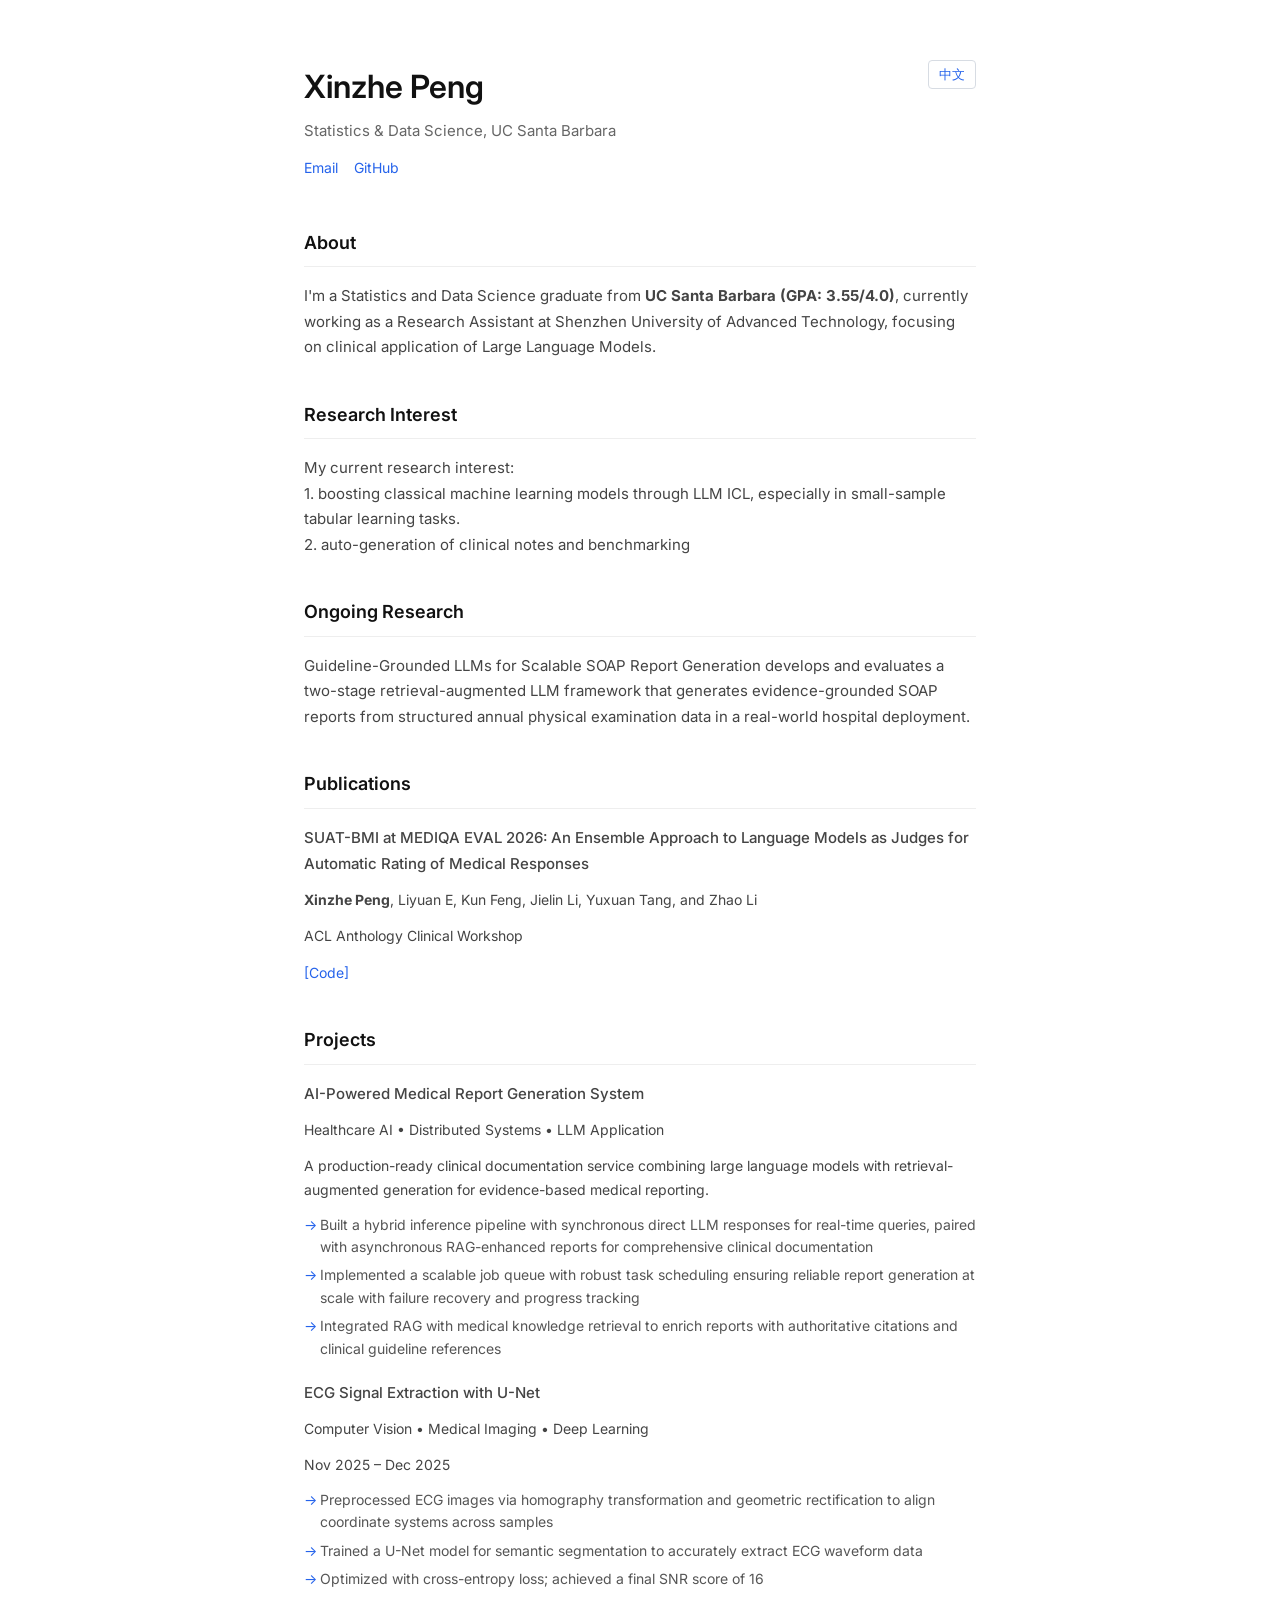
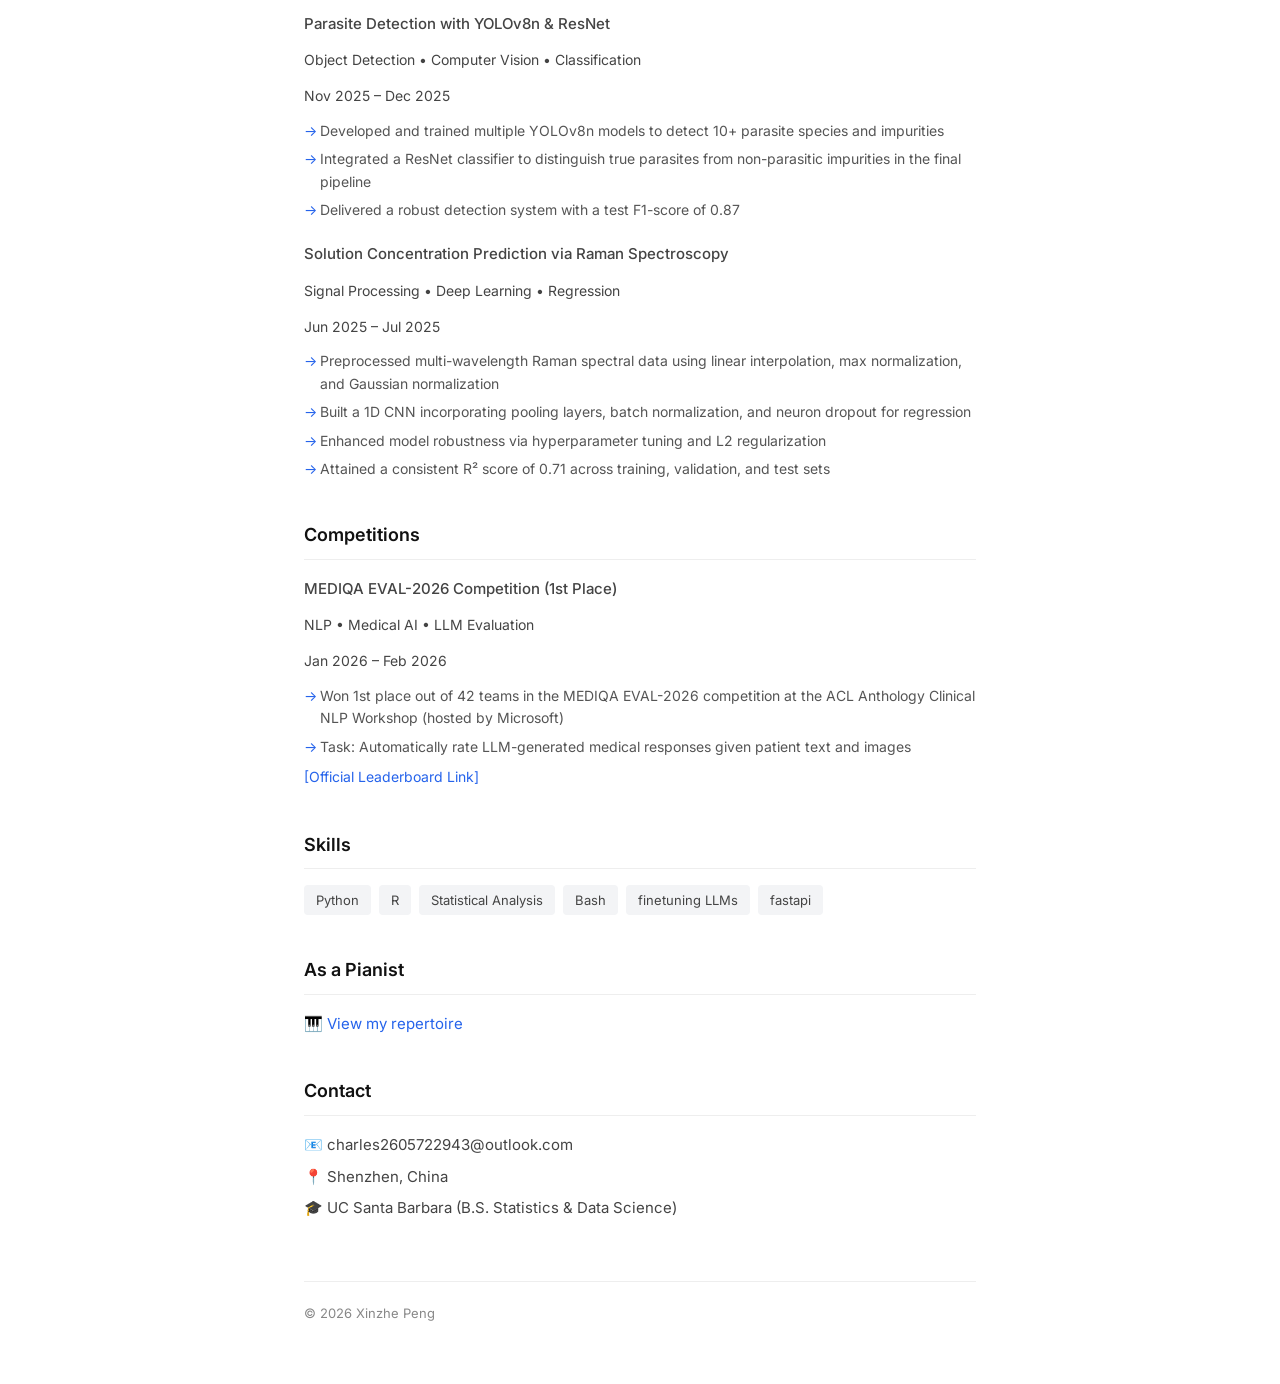
==== index.html @ 3252bf4c "add chinese" ====
<!DOCTYPE html>
<html lang="en">
<head>
    <meta charset="UTF-8">
    <meta name="viewport" content="width=device-width, initial-scale=1.0">
    <title>Xinzhe Peng</title>
    <link rel="stylesheet" href="style.css">
    <link href="https://fonts.googleapis.com/css2?family=Inter:wght@300;400;500;600&display=swap" rel="stylesheet">
    <script src="language.js" defer></script>
</head>
<body>
    <div class="page">
        <!-- Header -->
        <header class="header">
            <button class="language-toggle" type="button" data-language-toggle aria-label="Switch language">中文</button>
            <h1>Xinzhe Peng</h1>
            <p class="subtitle" data-i18n="home.subtitle">Statistics & Data Science, UC Santa Barbara</p>
            <div class="header-links">
                <a href="mailto:charles2605722943@outlook.com" data-i18n="common.email">Email</a>
                <a href="https://github.com/newchat111" target="_blank">GitHub</a>
            </div>
        </header>

        <!-- About -->
        <section class="section">
            <h2 data-i18n="home.about.title">About</h2>
            <p data-i18n-html="home.about.body">
                I'm a Statistics and Data Science graduate from <strong>UC Santa Barbara (GPA: 3.55/4.0)</strong>, 
                currently working as a Research Assistant at Shenzhen University of Advanced Technology, 
                focusing on clinical application of Large Language Models.
            </p>
        </section>

        <!-- Research Interest -->
        <section class="section">
            <h2 data-i18n="home.researchInterest.title">Research Interest</h2>
            <p data-i18n-html="home.researchInterest.body">
                My current research interest: <br>
                1. boosting classical machine learning models through LLM ICL, especially in small-sample tabular learning tasks.<br>
                2. auto-generation of clinical notes and benchmarking
            </p>
        </section>

        <!-- Ongoing Research -->
        <section class="section">
            <h2 data-i18n="home.ongoing.title">Ongoing Research</h2>
            <p data-i18n="home.ongoing.body">
                Guideline-Grounded LLMs for Scalable SOAP Report Generation develops and evaluates a two-stage retrieval-augmented LLM framework that generates evidence-grounded SOAP reports from structured annual physical examination data in a real-world hospital deployment.
            </p>
        </section>

        <!-- Publications -->
        <section class="section">
            <h2 data-i18n="home.publications.title">Publications</h2>
            <div class="publication">
                <p class="pub-title" data-i18n="home.publications.mediqa.title">
                    SUAT-BMI at MEDIQA EVAL 2026: An Ensemble Approach to Language Models as Judges for Automatic Rating of Medical Responses
                </p>
                <p class="pub-authors">
                    <strong>Xinzhe Peng</strong>, Liyuan E, Kun Feng, Jielin Li, Yuxuan Tang, and Zhao Li
                </p>
                <p class="pub-venue" data-i18n="home.publications.mediqa.venue">ACL Anthology Clinical Workshop</p>
                <div class="pub-links">
                    <a href="https://github.com/newchat111/MEDIQA-SUATBMI-ENSEMBLE" target="_blank" data-i18n="common.code">[Code]</a>
                </div>
            </div>
        </section>

        <!-- Projects -->
        <section class="section">
            <h2 data-i18n="home.projects.title">Projects</h2>
            
            <div class="publication">
                <p class="pub-title" data-i18n="home.projects.report.title">AI-Powered Medical Report Generation System</p>
                <p class="pub-authors" data-i18n="home.projects.report.tags">Healthcare AI • Distributed Systems • LLM Application</p>
                <p class="pub-venue" data-i18n="home.projects.report.summary">
                    A production-ready clinical documentation service combining large language models with 
                    retrieval-augmented generation for evidence-based medical reporting.
                </p>
                <ul class="project-highlights">
                    <li data-i18n="home.projects.report.point1">Built a hybrid inference pipeline with synchronous direct LLM responses for real-time queries, paired with asynchronous RAG-enhanced reports for comprehensive clinical documentation</li>
                    <li data-i18n="home.projects.report.point2">Implemented a scalable job queue with robust task scheduling ensuring reliable report generation at scale with failure recovery and progress tracking</li>
                    <li data-i18n="home.projects.report.point3">Integrated RAG with medical knowledge retrieval to enrich reports with authoritative citations and clinical guideline references</li>
                </ul>
            </div>

            <div class="publication">
                <p class="pub-title" data-i18n="home.projects.ecg.title">ECG Signal Extraction with U-Net</p>
                <p class="pub-authors" data-i18n="home.projects.ecg.tags">Computer Vision • Medical Imaging • Deep Learning</p>
                <p class="pub-venue" data-i18n="home.projects.ecg.dates">Nov 2025 – Dec 2025</p>
                <ul class="project-highlights">
                    <li data-i18n="home.projects.ecg.point1">Preprocessed ECG images via homography transformation and geometric rectification to align coordinate systems across samples</li>
                    <li data-i18n="home.projects.ecg.point2">Trained a U-Net model for semantic segmentation to accurately extract ECG waveform data</li>
                    <li data-i18n="home.projects.ecg.point3">Optimized with cross-entropy loss; achieved a final SNR score of 16</li>
                </ul>
            </div>

            <div class="publication">
                <p class="pub-title" data-i18n="home.projects.parasite.title">Parasite Detection with YOLOv8n & ResNet</p>
                <p class="pub-authors" data-i18n="home.projects.parasite.tags">Object Detection • Computer Vision • Classification</p>
                <p class="pub-venue" data-i18n="home.projects.parasite.dates">Nov 2025 – Dec 2025</p>
                <ul class="project-highlights">
                    <li data-i18n="home.projects.parasite.point1">Developed and trained multiple YOLOv8n models to detect 10+ parasite species and impurities</li>
                    <li data-i18n="home.projects.parasite.point2">Integrated a ResNet classifier to distinguish true parasites from non-parasitic impurities in the final pipeline</li>
                    <li data-i18n="home.projects.parasite.point3">Delivered a robust detection system with a test F1-score of 0.87</li>
                </ul>
            </div>

            <div class="publication">
                <p class="pub-title" data-i18n="home.projects.raman.title">Solution Concentration Prediction via Raman Spectroscopy</p>
                <p class="pub-authors" data-i18n="home.projects.raman.tags">Signal Processing • Deep Learning • Regression</p>
                <p class="pub-venue" data-i18n="home.projects.raman.dates">Jun 2025 – Jul 2025</p>
                <ul class="project-highlights">
                    <li data-i18n="home.projects.raman.point1">Preprocessed multi-wavelength Raman spectral data using linear interpolation, max normalization, and Gaussian normalization</li>
                    <li data-i18n="home.projects.raman.point2">Built a 1D CNN incorporating pooling layers, batch normalization, and neuron dropout for regression</li>
                    <li data-i18n="home.projects.raman.point3">Enhanced model robustness via hyperparameter tuning and L2 regularization</li>
                    <li data-i18n="home.projects.raman.point4">Attained a consistent R² score of 0.71 across training, validation, and test sets</li>
                </ul>
            </div>

        </section>

        <!-- Competitions -->
        <section class="section">
            <h2 data-i18n="home.competitions.title">Competitions</h2>
            
            <div class="publication">
                <p class="pub-title" data-i18n="home.competitions.mediqa.title">MEDIQA EVAL-2026 Competition (1st Place)</p>
                <p class="pub-authors" data-i18n="home.competitions.mediqa.tags">NLP • Medical AI • LLM Evaluation</p>
                <p class="pub-venue" data-i18n="home.competitions.mediqa.dates">Jan 2026 – Feb 2026</p>
                <ul class="project-highlights">
                    <li data-i18n="home.competitions.mediqa.point1">Won 1st place out of 42 teams in the MEDIQA EVAL-2026 competition at the ACL Anthology Clinical NLP Workshop (hosted by Microsoft)</li>
                    <li data-i18n="home.competitions.mediqa.point2">Task: Automatically rate LLM-generated medical responses given patient text and images</li>
                    <div class="pub-links">
                    <a href="https://sites.google.com/view/mediqa2026/mediqa-eval#h.qy4xg1ls7x1b" target="_blank" data-i18n="home.competitions.mediqa.link">[Official Leaderboard Link]</a>
                    </div>
                </ul>
            </div>
        </section>

        <!-- Skills -->
        <section class="section">
            <h2 data-i18n="home.skills.title">Skills</h2>
            <div class="skills-list">
                <span class="skill-tag">Python</span>
                <span class="skill-tag">R</span>
                <span class="skill-tag" data-i18n="home.skills.statistics">Statistical Analysis</span>
                <span class="skill-tag">Bash</span>
                <span class="skill-tag" data-i18n="home.skills.finetuning">finetuning LLMs</span>
                <span class="skill-tag">fastapi</span>
            </div>
        </section>

        <!-- Piano -->
        <section class="section">
            <h2 data-i18n="home.piano.title">As a Pianist</h2>
            <p>
                🎹 <a href="piano.html" data-i18n="home.piano.link">View my repertoire</a>
            </p>
        </section>

        <!-- Contact -->
        <section class="section">
            <h2 data-i18n="home.contact.title">Contact</h2>
            <ul class="contact-list">
                <li>📧 charles2605722943@outlook.com</li>
                <li data-i18n="home.contact.location">📍 Shenzhen, China</li>
                <li data-i18n="home.contact.education">🎓 UC Santa Barbara (B.S. Statistics & Data Science)</li>
            </ul>
        </section>

        <!-- Footer -->
        <footer class="footer">
            <p>&copy; 2026 Xinzhe Peng</p>
        </footer>
    </div>
</body>
</html>
---- style.css ----
/* Reset */
* {
    margin: 0;
    padding: 0;
    box-sizing: border-box;
}

/* Base */
body {
    font-family: 'Inter', -apple-system, BlinkMacSystemFont, sans-serif;
    font-size: 15px;
    line-height: 1.7;
    color: #333;
    background: #fff;
}

.page {
    max-width: 720px;
    margin: 0 auto;
    padding: 60px 24px;
}

/* Header */
.header {
    position: relative;
    margin-bottom: 48px;
}

.header h1 {
    font-size: 32px;
    font-weight: 600;
    color: #111;
    margin-bottom: 4px;
}

.header .subtitle {
    font-size: 15px;
    color: #666;
    margin-bottom: 12px;
}

.header-links {
    display: flex;
    gap: 16px;
}

.header-links a {
    color: #2563eb;
    text-decoration: none;
    font-size: 14px;
}

.header-links a:hover {
    text-decoration: underline;
}

.language-toggle {
    position: absolute;
    top: 0;
    right: 0;
    border: 1px solid #d7dce3;
    background: #fff;
    color: #2563eb;
    font: inherit;
    font-size: 13px;
    line-height: 1;
    padding: 7px 10px;
    border-radius: 4px;
    cursor: pointer;
}

.language-toggle:hover {
    background: #f8fafc;
}

.language-toggle:focus-visible {
    outline: 2px solid #2563eb;
    outline-offset: 2px;
}

/* Sections */
.section {
    margin-bottom: 40px;
}

.section h2 {
    font-size: 18px;
    font-weight: 600;
    color: #111;
    margin-bottom: 16px;
    padding-bottom: 8px;
    border-bottom: 1px solid #eee;
}

.section p {
    color: #444;
    margin-bottom: 12px;
}

/* Publication */
.publication {
    margin-bottom: 20px;
}

.pub-title {
    font-weight: 500;
    color: #111;
    margin-bottom: 6px;
}

.pub-authors {
    color: #555;
    font-size: 14px;
    margin-bottom: 4px;
}

.pub-venue {
    color: #666;
    font-size: 14px;
    margin-bottom: 6px;
}

.pub-links a {
    color: #2563eb;
    text-decoration: none;
    font-size: 14px;
}

.pub-links a:hover {
    text-decoration: underline;
}

/* Project Highlights */
.project-highlights {
    list-style: none;
    padding: 0;
    margin-top: 8px;
}

.project-highlights li {
    position: relative;
    padding-left: 16px;
    margin-bottom: 6px;
    color: #555;
    font-size: 14px;
    line-height: 1.6;
}

.project-highlights li::before {
    content: "→";
    position: absolute;
    left: 0;
    color: #2563eb;
}

.project-highlights li strong {
    color: #333;
}

/* Skills */
.skills-list {
    display: flex;
    flex-wrap: wrap;
    gap: 8px;
}

.skill-tag {
    background: #f3f4f6;
    color: #444;
    padding: 4px 12px;
    border-radius: 4px;
    font-size: 13px;
}

/* Contact */
.contact-list {
    list-style: none;
    color: #444;
}

.contact-list li {
    margin-bottom: 6px;
}

/* Links in sections */
.section a {
    color: #2563eb;
    text-decoration: none;
}

.section a:hover {
    text-decoration: underline;
}

/* Footer */
.footer {
    margin-top: 60px;
    padding-top: 20px;
    border-top: 1px solid #eee;
}

.footer p {
    font-size: 13px;
    color: #888;
}

/* Responsive */
@media (max-width: 600px) {
    .page {
        padding: 40px 20px;
    }
    
    .header h1 {
        font-size: 28px;
    }

    .language-toggle {
        position: static;
        margin-bottom: 16px;
    }
}
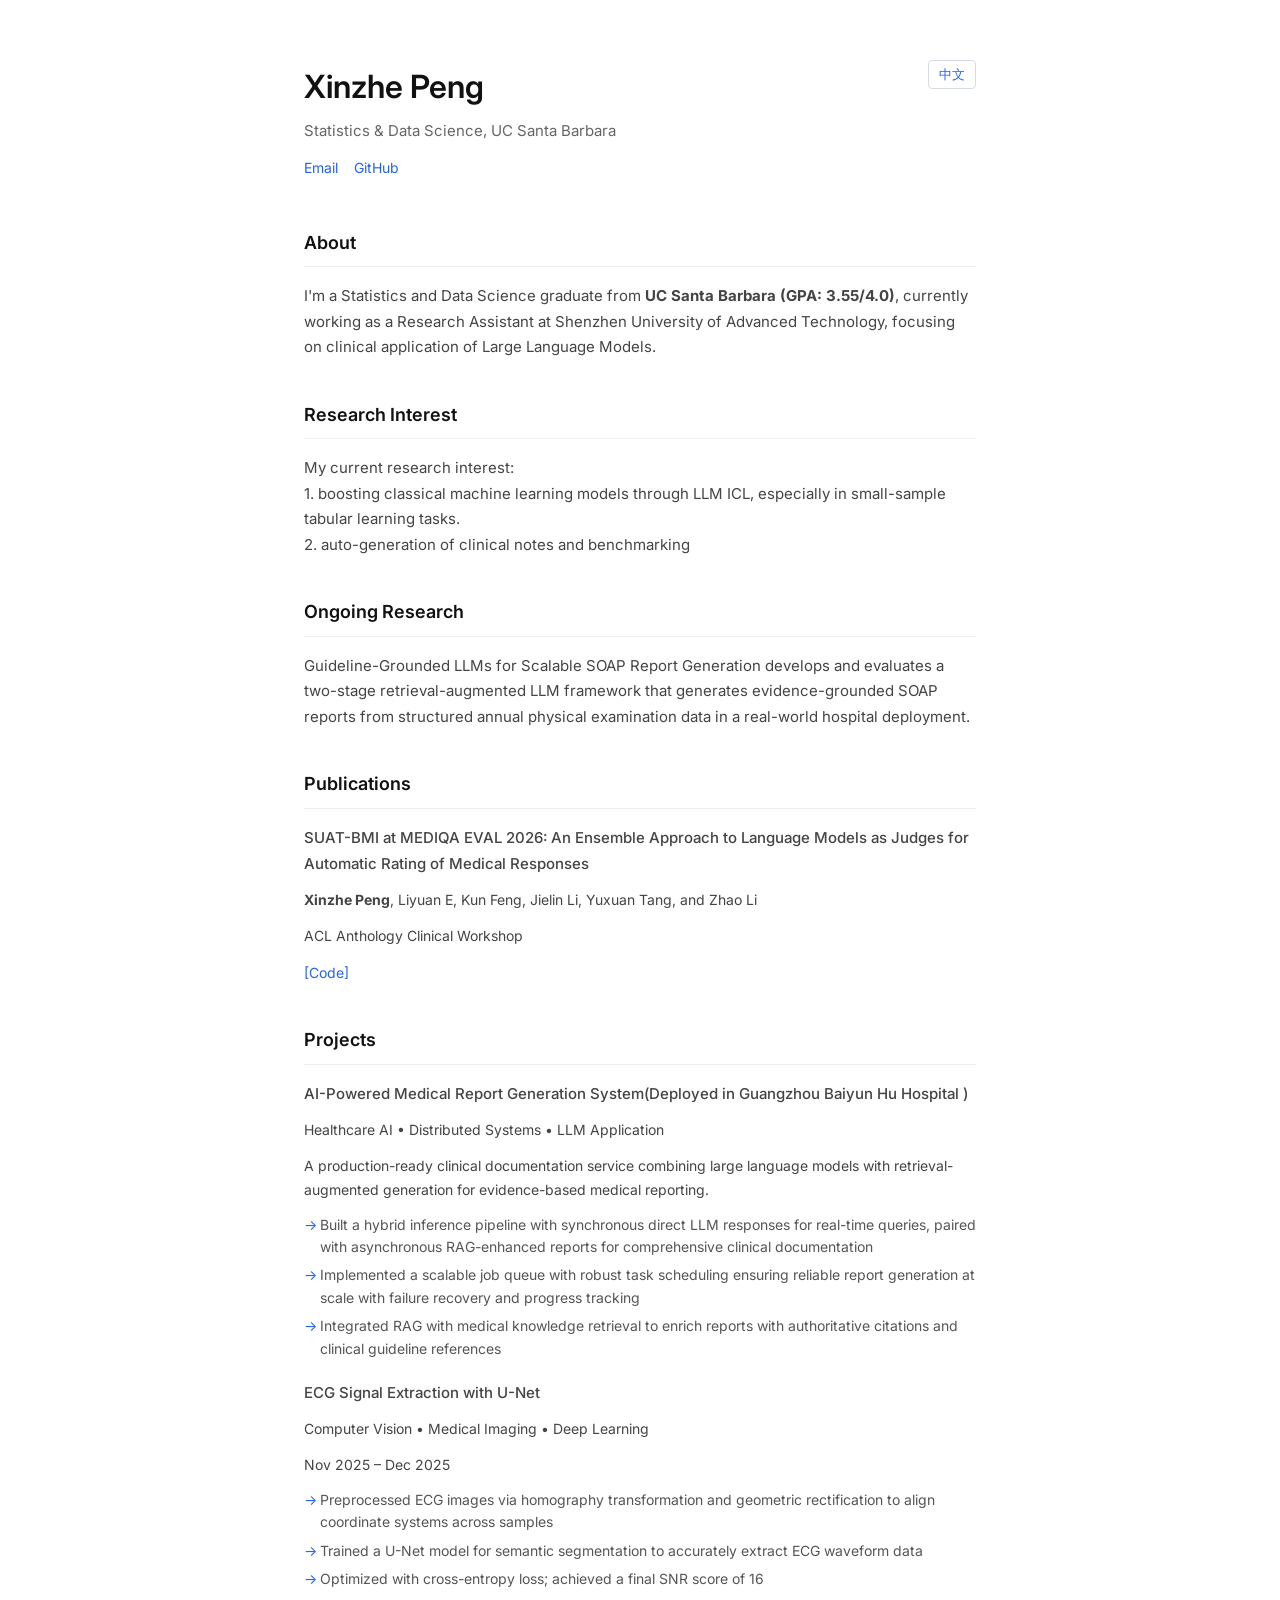
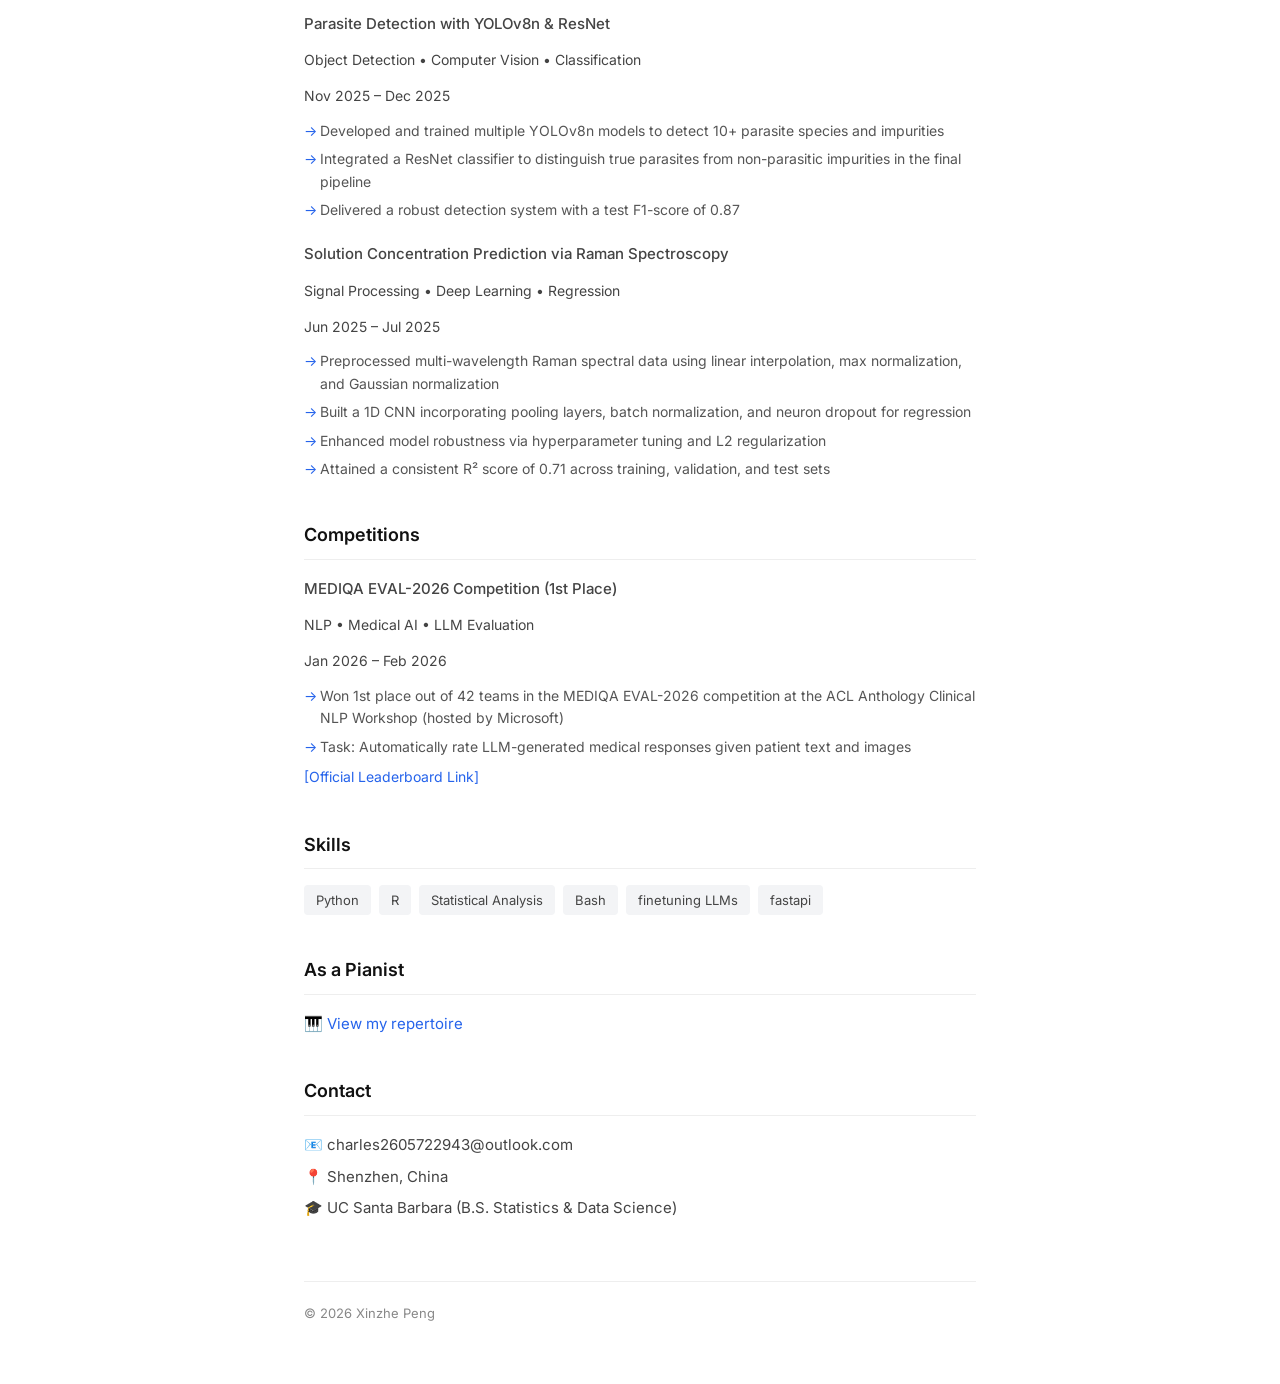
==== commit ae5d9d60: "fixed zh version bugs" ====
--- a/index.html
+++ b/index.html
@@ -13,7 +13,7 @@
         <!-- Header -->
         <header class="header">
             <button class="language-toggle" type="button" data-language-toggle aria-label="Switch language">中文</button>
-            <h1>Xinzhe Peng</h1>
+            <h1 data-i18n="home.name">Xinzhe Peng</h1>
             <p class="subtitle" data-i18n="home.subtitle">Statistics & Data Science, UC Santa Barbara</p>
             <div class="header-links">
                 <a href="mailto:charles2605722943@outlook.com" data-i18n="common.email">Email</a>
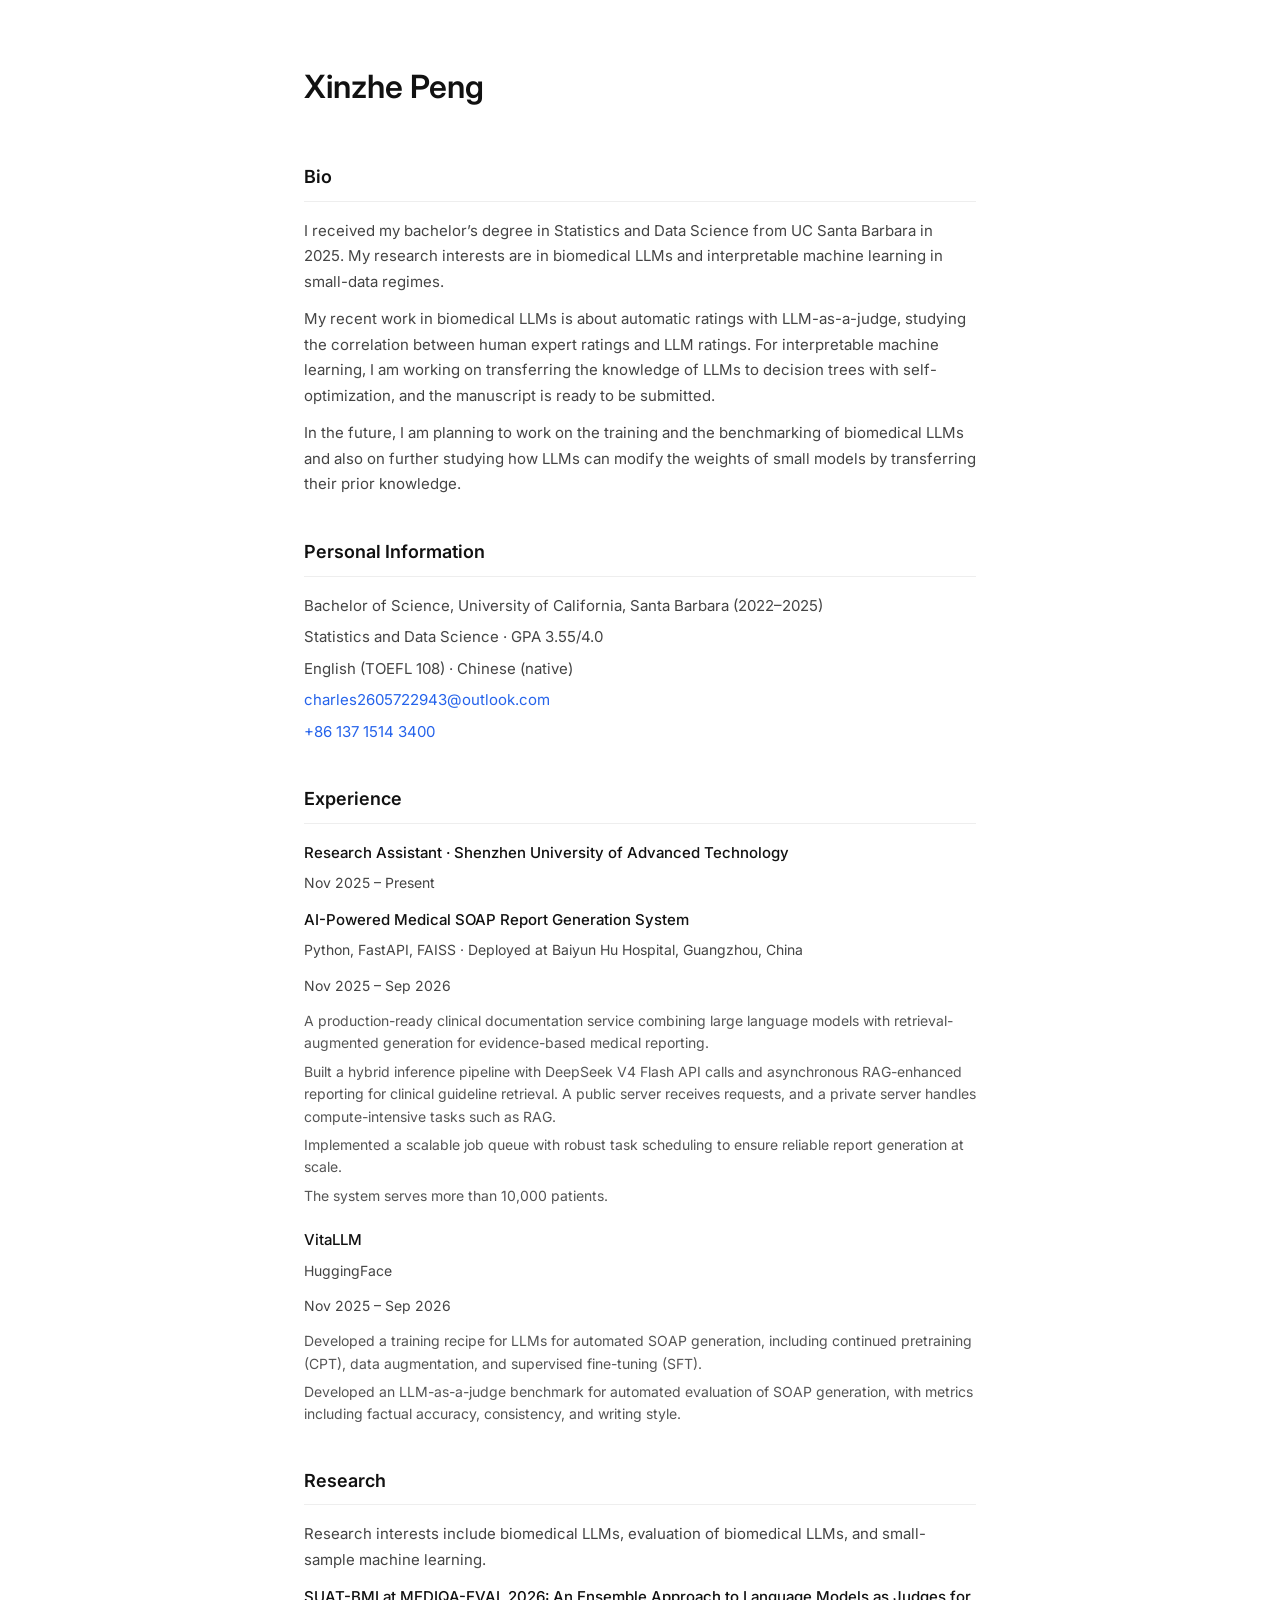
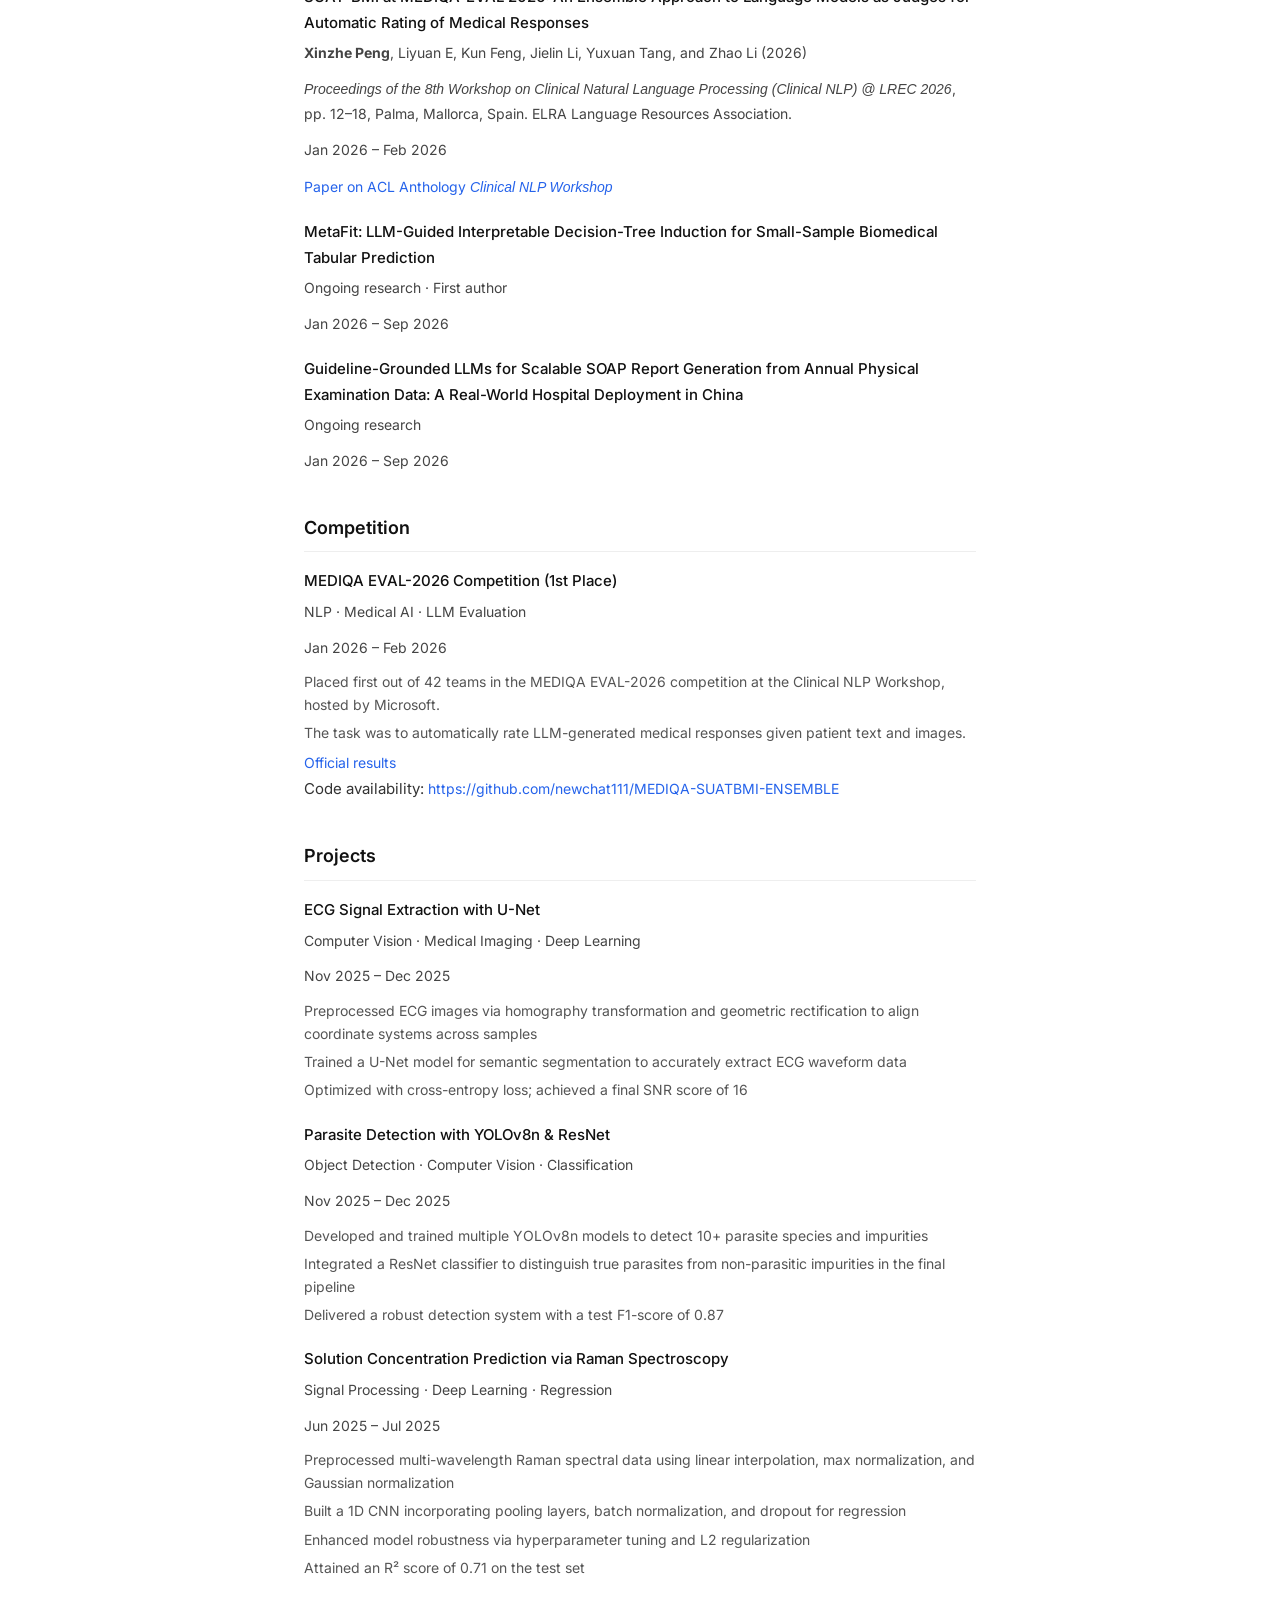
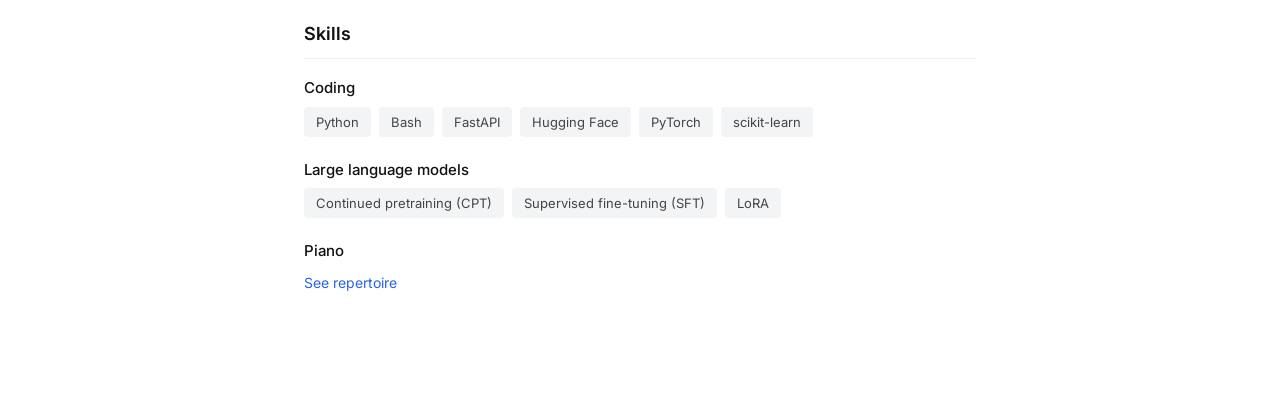
==== commit 354ade7f: "update, Nov 18, 2026" ====
--- a/index.html
+++ b/index.html
@@ -6,173 +6,173 @@
     <title>Xinzhe Peng</title>
     <link rel="stylesheet" href="style.css">
     <link href="https://fonts.googleapis.com/css2?family=Inter:wght@300;400;500;600&display=swap" rel="stylesheet">
-    <script src="language.js" defer></script>
 </head>
 <body>
     <div class="page">
-        <!-- Header -->
         <header class="header">
-            <button class="language-toggle" type="button" data-language-toggle aria-label="Switch language">中文</button>
             <h1 data-i18n="home.name">Xinzhe Peng</h1>
-            <p class="subtitle" data-i18n="home.subtitle">Statistics & Data Science, UC Santa Barbara</p>
-            <div class="header-links">
-                <a href="mailto:charles2605722943@outlook.com" data-i18n="common.email">Email</a>
-                <a href="https://github.com/newchat111" target="_blank">GitHub</a>
-            </div>
         </header>
 
-        <!-- About -->
-        <section class="section">
-            <h2 data-i18n="home.about.title">About</h2>
-            <p data-i18n-html="home.about.body">
-                I'm a Statistics and Data Science graduate from <strong>UC Santa Barbara (GPA: 3.55/4.0)</strong>, 
-                currently working as a Research Assistant at Shenzhen University of Advanced Technology, 
-                focusing on clinical application of Large Language Models.
-            </p>
-        </section>
+        <main>
+            <section class="section">
+                <h2 data-i18n="home.bio.title">Bio</h2>
+                <p data-i18n="home.bio.intro">I received my bachelor’s degree in Statistics and Data Science from UC Santa Barbara in 2025. My research interests are in biomedical LLMs and interpretable machine learning in small-data regimes.</p>
+                <p data-i18n="home.bio.current">My recent work in biomedical LLMs is about automatic ratings with LLM-as-a-judge, studying the correlation between human expert ratings and LLM ratings. For interpretable machine learning, I am working on transferring the knowledge of LLMs to decision trees with self-optimization, and the manuscript is ready to be submitted.</p>
+                <p data-i18n="home.bio.future">In the future, I am planning to work on the training and the benchmarking of biomedical LLMs and also on further studying how LLMs can modify the weights of small models by transferring their prior knowledge.</p>
+            </section>
 
-        <!-- Research Interest -->
-        <section class="section">
-            <h2 data-i18n="home.researchInterest.title">Research Interest</h2>
-            <p data-i18n-html="home.researchInterest.body">
-                My current research interest: <br>
-                1. boosting classical machine learning models through LLM ICL, especially in small-sample tabular learning tasks.<br>
-                2. auto-generation of clinical notes and benchmarking
-            </p>
-        </section>
+            <section class="section">
+                <h2 data-i18n="home.personal.title">Personal Information</h2>
+                <ul class="contact-list">
+                    <li data-i18n="home.personal.education">Bachelor of Science, University of California, Santa Barbara (2022–2025)</li>
+                    <li data-i18n="home.personal.major">Statistics and Data Science · GPA 3.55/4.0</li>
+                    <li data-i18n="home.personal.languages">English (TOEFL 108) · Chinese (native)</li>
+                    <li><a href="mailto:charles2605722943@outlook.com">charles2605722943@outlook.com</a></li>
+                    <li><a href="tel:+8613715143400">+86 137 1514 3400</a></li>
+                </ul>
+            </section>
 
-        <!-- Ongoing Research -->
-        <section class="section">
-            <h2 data-i18n="home.ongoing.title">Ongoing Research</h2>
-            <p data-i18n="home.ongoing.body">
-                Guideline-Grounded LLMs for Scalable SOAP Report Generation develops and evaluates a two-stage retrieval-augmented LLM framework that generates evidence-grounded SOAP reports from structured annual physical examination data in a real-world hospital deployment.
-            </p>
-        </section>
+            <section class="section">
+                <h2 data-i18n="home.experience.title">Experience</h2>
+                <h3 class="pub-title" data-i18n="home.experience.role">Research Assistant · Shenzhen University of Advanced Technology</h3>
+                <p class="pub-venue" data-i18n="home.experience.dates">Nov 2025 – Present</p>
 
-        <!-- Publications -->
-        <section class="section">
-            <h2 data-i18n="home.publications.title">Publications</h2>
-            <div class="publication">
-                <p class="pub-title" data-i18n="home.publications.mediqa.title">
-                    SUAT-BMI at MEDIQA EVAL 2026: An Ensemble Approach to Language Models as Judges for Automatic Rating of Medical Responses
-                </p>
-                <p class="pub-authors">
-                    <strong>Xinzhe Peng</strong>, Liyuan E, Kun Feng, Jielin Li, Yuxuan Tang, and Zhao Li
-                </p>
-                <p class="pub-venue" data-i18n="home.publications.mediqa.venue">ACL Anthology Clinical Workshop</p>
-                <div class="pub-links">
-                    <a href="https://github.com/newchat111/MEDIQA-SUATBMI-ENSEMBLE" target="_blank" data-i18n="common.code">[Code]</a>
+                <div class="publication">
+                    <h4 class="pub-title" data-i18n="home.experience.report.title">AI-Powered Medical SOAP Report Generation System</h4>
+                    <p class="pub-authors" data-i18n="home.experience.report.details">Python, FastAPI, FAISS · Deployed at Baiyun Hu Hospital, Guangzhou, China</p>
+                    <p class="pub-venue" data-i18n="home.experience.projectDates">Nov 2025 – Sep 2026</p>
+                    <ul class="project-highlights">
+                        <li data-i18n="home.experience.report.point1">A production-ready clinical documentation service combining large language models with retrieval-augmented generation for evidence-based medical reporting.</li>
+                        <li data-i18n="home.experience.report.point2">Built a hybrid inference pipeline with DeepSeek V4 Flash API calls and asynchronous RAG-enhanced reporting for clinical guideline retrieval. A public server receives requests, and a private server handles compute-intensive tasks such as RAG.</li>
+                        <li data-i18n="home.experience.report.point3">Implemented a scalable job queue with robust task scheduling to ensure reliable report generation at scale.</li>
+                        <li data-i18n="home.experience.report.point4">The system serves more than 10,000 patients.</li>
+                    </ul>
                 </div>
-            </div>
-        </section>
 
-        <!-- Projects -->
-        <section class="section">
-            <h2 data-i18n="home.projects.title">Projects</h2>
-            
-            <div class="publication">
-                <p class="pub-title" data-i18n="home.projects.report.title">AI-Powered Medical Report Generation System</p>
-                <p class="pub-authors" data-i18n="home.projects.report.tags">Healthcare AI • Distributed Systems • LLM Application</p>
-                <p class="pub-venue" data-i18n="home.projects.report.summary">
-                    A production-ready clinical documentation service combining large language models with 
-                    retrieval-augmented generation for evidence-based medical reporting.
-                </p>
-                <ul class="project-highlights">
-                    <li data-i18n="home.projects.report.point1">Built a hybrid inference pipeline with synchronous direct LLM responses for real-time queries, paired with asynchronous RAG-enhanced reports for comprehensive clinical documentation</li>
-                    <li data-i18n="home.projects.report.point2">Implemented a scalable job queue with robust task scheduling ensuring reliable report generation at scale with failure recovery and progress tracking</li>
-                    <li data-i18n="home.projects.report.point3">Integrated RAG with medical knowledge retrieval to enrich reports with authoritative citations and clinical guideline references</li>
-                </ul>
-            </div>
+                <div class="publication">
+                    <h4 class="pub-title">VitaLLM</h4>
+                    <p class="pub-authors" data-i18n="home.experience.vitallm.details">HuggingFace</p>
+                    <p class="pub-venue" data-i18n="home.experience.projectDates">Nov 2025 – Sep 2026</p>
+                    <ul class="project-highlights">
+                        <li data-i18n="home.experience.vitallm.point1">Developed a training recipe for LLMs for automated SOAP generation, including continued pretraining (CPT), data augmentation, and supervised fine-tuning (SFT).</li>
+                        <li data-i18n="home.experience.vitallm.point2">Developed an LLM-as-a-judge benchmark for automated evaluation of SOAP generation, with metrics including factual accuracy, consistency, and writing style.</li>
+                    </ul>
+                </div>
+            </section>
 
-            <div class="publication">
-                <p class="pub-title" data-i18n="home.projects.ecg.title">ECG Signal Extraction with U-Net</p>
-                <p class="pub-authors" data-i18n="home.projects.ecg.tags">Computer Vision • Medical Imaging • Deep Learning</p>
-                <p class="pub-venue" data-i18n="home.projects.ecg.dates">Nov 2025 – Dec 2025</p>
-                <ul class="project-highlights">
-                    <li data-i18n="home.projects.ecg.point1">Preprocessed ECG images via homography transformation and geometric rectification to align coordinate systems across samples</li>
-                    <li data-i18n="home.projects.ecg.point2">Trained a U-Net model for semantic segmentation to accurately extract ECG waveform data</li>
-                    <li data-i18n="home.projects.ecg.point3">Optimized with cross-entropy loss; achieved a final SNR score of 16</li>
-                </ul>
-            </div>
+            <section class="section">
+                <h2 data-i18n="home.research.title">Research</h2>
+                <p data-i18n="home.research.interests">Research interests include biomedical LLMs, evaluation of biomedical LLMs, and small-sample machine learning.</p>
 
-            <div class="publication">
-                <p class="pub-title" data-i18n="home.projects.parasite.title">Parasite Detection with YOLOv8n & ResNet</p>
-                <p class="pub-authors" data-i18n="home.projects.parasite.tags">Object Detection • Computer Vision • Classification</p>
-                <p class="pub-venue" data-i18n="home.projects.parasite.dates">Nov 2025 – Dec 2025</p>
-                <ul class="project-highlights">
-                    <li data-i18n="home.projects.parasite.point1">Developed and trained multiple YOLOv8n models to detect 10+ parasite species and impurities</li>
-                    <li data-i18n="home.projects.parasite.point2">Integrated a ResNet classifier to distinguish true parasites from non-parasitic impurities in the final pipeline</li>
-                    <li data-i18n="home.projects.parasite.point3">Delivered a robust detection system with a test F1-score of 0.87</li>
-                </ul>
-            </div>
+                <div class="publication">
+                    <h3 class="pub-title" data-i18n="home.research.mediqa.title">SUAT-BMI at MEDIQA-EVAL 2026: An Ensemble Approach to Language Models as Judges for Automatic Rating of Medical Responses</h3>
+                    <p class="pub-authors"><strong>Xinzhe Peng</strong>, Liyuan E, Kun Feng, Jielin Li, Yuxuan Tang, and Zhao Li (2026)</p>
+                    <p class="pub-venue" data-i18n-html="home.research.mediqa.venue"><cite>Proceedings of the 8th Workshop on Clinical Natural Language Processing (Clinical NLP) @ LREC 2026</cite>, pp. 12–18, Palma, Mallorca, Spain. ELRA Language Resources Association.</p>
+                    <p class="pub-venue" data-i18n="home.mediqa.dates">Jan 2026 – Feb 2026</p>
+                    <div class="pub-links">
+                        <a href="https://aclanthology.org/2026.clinicalnlp-1.2/" data-i18n-html="home.research.mediqa.link">Paper on ACL Anthology <cite>Clinical NLP Workshop</cite></a>
+                    </div>
+                </div>
 
-            <div class="publication">
-                <p class="pub-title" data-i18n="home.projects.raman.title">Solution Concentration Prediction via Raman Spectroscopy</p>
-                <p class="pub-authors" data-i18n="home.projects.raman.tags">Signal Processing • Deep Learning • Regression</p>
-                <p class="pub-venue" data-i18n="home.projects.raman.dates">Jun 2025 – Jul 2025</p>
-                <ul class="project-highlights">
-                    <li data-i18n="home.projects.raman.point1">Preprocessed multi-wavelength Raman spectral data using linear interpolation, max normalization, and Gaussian normalization</li>
-                    <li data-i18n="home.projects.raman.point2">Built a 1D CNN incorporating pooling layers, batch normalization, and neuron dropout for regression</li>
-                    <li data-i18n="home.projects.raman.point3">Enhanced model robustness via hyperparameter tuning and L2 regularization</li>
-                    <li data-i18n="home.projects.raman.point4">Attained a consistent R² score of 0.71 across training, validation, and test sets</li>
-                </ul>
-            </div>
+                <div class="publication">
+                    <h3 class="pub-title" data-i18n="home.research.metafit.title">MetaFit: LLM-Guided Interpretable Decision-Tree Induction for Small-Sample Biomedical Tabular Prediction</h3>
+                    <p class="pub-authors" data-i18n="home.research.metafit.status">Ongoing research · First author</p>
+                    <p class="pub-venue" data-i18n="home.research.projectDates">Jan 2026 – Sep 2026</p>
+                </div>
 
-        </section>
+                <div class="publication">
+                    <h3 class="pub-title" data-i18n="home.research.soap.title">Guideline-Grounded LLMs for Scalable SOAP Report Generation from Annual Physical Examination Data: A Real-World Hospital Deployment in China</h3>
+                    <p class="pub-authors" data-i18n="home.research.soap.status">Ongoing research</p>
+                    <p class="pub-venue" data-i18n="home.research.projectDates">Jan 2026 – Sep 2026</p>
+                </div>
+            </section>
 
-        <!-- Competitions -->
-        <section class="section">
-            <h2 data-i18n="home.competitions.title">Competitions</h2>
-            
-            <div class="publication">
-                <p class="pub-title" data-i18n="home.competitions.mediqa.title">MEDIQA EVAL-2026 Competition (1st Place)</p>
-                <p class="pub-authors" data-i18n="home.competitions.mediqa.tags">NLP • Medical AI • LLM Evaluation</p>
-                <p class="pub-venue" data-i18n="home.competitions.mediqa.dates">Jan 2026 – Feb 2026</p>
-                <ul class="project-highlights">
-                    <li data-i18n="home.competitions.mediqa.point1">Won 1st place out of 42 teams in the MEDIQA EVAL-2026 competition at the ACL Anthology Clinical NLP Workshop (hosted by Microsoft)</li>
-                    <li data-i18n="home.competitions.mediqa.point2">Task: Automatically rate LLM-generated medical responses given patient text and images</li>
+            <section class="section">
+                <h2 data-i18n="home.competitions.title">Competition</h2>
+                <div class="publication">
+                    <h3 class="pub-title" data-i18n="home.competitions.mediqa.title">MEDIQA EVAL-2026 Competition (1st Place)</h3>
+                    <p class="pub-authors" data-i18n="home.competitions.mediqa.tags">NLP · Medical AI · LLM Evaluation</p>
+                    <p class="pub-venue" data-i18n="home.mediqa.dates">Jan 2026 – Feb 2026</p>
+                    <ul class="project-highlights">
+                        <li data-i18n="home.competitions.mediqa.point1">Placed first out of 42 teams in the MEDIQA EVAL-2026 competition at the Clinical NLP Workshop, hosted by Microsoft.</li>
+                        <li data-i18n="home.competitions.mediqa.point2">The task was to automatically rate LLM-generated medical responses given patient text and images.</li>
+                    </ul>
                     <div class="pub-links">
-                    <a href="https://sites.google.com/view/mediqa2026/mediqa-eval#h.qy4xg1ls7x1b" target="_blank" data-i18n="home.competitions.mediqa.link">[Official Leaderboard Link]</a>
+                        <a href="https://sites.google.com/view/mediqa2026/mediqa-eval#h.qy4xg1ls7x1b" data-i18n="home.competitions.mediqa.link">Official results</a>
                     </div>
-                </ul>
-            </div>
-        </section>
+                    <div class="pub-links">
+                        <span data-i18n="home.competitions.mediqa.code">Code availability:</span>
+                        <a href="https://github.com/newchat111/MEDIQA-SUATBMI-ENSEMBLE">https://github.com/newchat111/MEDIQA-SUATBMI-ENSEMBLE</a>
+                    </div>
+                </div>
+            </section>
 
-        <!-- Skills -->
-        <section class="section">
-            <h2 data-i18n="home.skills.title">Skills</h2>
-            <div class="skills-list">
-                <span class="skill-tag">Python</span>
-                <span class="skill-tag">R</span>
-                <span class="skill-tag" data-i18n="home.skills.statistics">Statistical Analysis</span>
-                <span class="skill-tag">Bash</span>
-                <span class="skill-tag" data-i18n="home.skills.finetuning">finetuning LLMs</span>
-                <span class="skill-tag">fastapi</span>
-            </div>
-        </section>
+            <section class="section">
+                <h2 data-i18n="home.projects.title">Projects</h2>
+                <div class="publication">
+                    <h3 class="pub-title" data-i18n="home.projects.ecg.title">ECG Signal Extraction with U-Net</h3>
+                    <p class="pub-authors" data-i18n="home.projects.ecg.tags">Computer Vision · Medical Imaging · Deep Learning</p>
+                    <p class="pub-venue" data-i18n="home.projects.ecg.dates">Nov 2025 – Dec 2025</p>
+                    <ul class="project-highlights">
+                        <li data-i18n="home.projects.ecg.point1">Preprocessed ECG images via homography transformation and geometric rectification to align coordinate systems across samples</li>
+                        <li data-i18n="home.projects.ecg.point2">Trained a U-Net model for semantic segmentation to accurately extract ECG waveform data</li>
+                        <li data-i18n="home.projects.ecg.point3">Optimized with cross-entropy loss; achieved a final SNR score of 16</li>
+                    </ul>
+                </div>
 
-        <!-- Piano -->
-        <section class="section">
-            <h2 data-i18n="home.piano.title">As a Pianist</h2>
-            <p>
-                🎹 <a href="piano.html" data-i18n="home.piano.link">View my repertoire</a>
-            </p>
-        </section>
+                <div class="publication">
+                    <h3 class="pub-title" data-i18n="home.projects.parasite.title">Parasite Detection with YOLOv8n &amp; ResNet</h3>
+                    <p class="pub-authors" data-i18n="home.projects.parasite.tags">Object Detection · Computer Vision · Classification</p>
+                    <p class="pub-venue" data-i18n="home.projects.parasite.dates">Nov 2025 – Dec 2025</p>
+                    <ul class="project-highlights">
+                        <li data-i18n="home.projects.parasite.point1">Developed and trained multiple YOLOv8n models to detect 10+ parasite species and impurities</li>
+                        <li data-i18n="home.projects.parasite.point2">Integrated a ResNet classifier to distinguish true parasites from non-parasitic impurities in the final pipeline</li>
+                        <li data-i18n="home.projects.parasite.point3">Delivered a robust detection system with a test F1-score of 0.87</li>
+                    </ul>
+                </div>
 
-        <!-- Contact -->
-        <section class="section">
-            <h2 data-i18n="home.contact.title">Contact</h2>
-            <ul class="contact-list">
-                <li>📧 charles2605722943@outlook.com</li>
-                <li data-i18n="home.contact.location">📍 Shenzhen, China</li>
-                <li data-i18n="home.contact.education">🎓 UC Santa Barbara (B.S. Statistics & Data Science)</li>
-            </ul>
-        </section>
+                <div class="publication">
+                    <h3 class="pub-title" data-i18n="home.projects.raman.title">Solution Concentration Prediction via Raman Spectroscopy</h3>
+                    <p class="pub-authors" data-i18n="home.projects.raman.tags">Signal Processing · Deep Learning · Regression</p>
+                    <p class="pub-venue" data-i18n="home.projects.raman.dates">Jun 2025 – Jul 2025</p>
+                    <ul class="project-highlights">
+                        <li data-i18n="home.projects.raman.point1">Preprocessed multi-wavelength Raman spectral data using linear interpolation, max normalization, and Gaussian normalization</li>
+                        <li data-i18n="home.projects.raman.point2">Built a 1D CNN incorporating pooling layers, batch normalization, and dropout for regression</li>
+                        <li data-i18n="home.projects.raman.point3">Enhanced model robustness via hyperparameter tuning and L2 regularization</li>
+                        <li data-i18n="home.projects.raman.point4">Attained an R² score of 0.71 on the test set</li>
+                    </ul>
+                </div>
+            </section>
 
-        <!-- Footer -->
-        <footer class="footer">
-            <p>&copy; 2026 Xinzhe Peng</p>
-        </footer>
+            <section class="section">
+                <h2 data-i18n="home.skills.title">Skills</h2>
+                <div class="publication">
+                    <h3 class="pub-title" data-i18n="home.skills.coding">Coding</h3>
+                    <div class="skills-list">
+                        <span class="skill-tag">Python</span>
+                        <span class="skill-tag">Bash</span>
+                        <span class="skill-tag">FastAPI</span>
+                        <span class="skill-tag">Hugging Face</span>
+                        <span class="skill-tag">PyTorch</span>
+                        <span class="skill-tag">scikit-learn</span>
+                    </div>
+                </div>
+                <div class="publication">
+                    <h3 class="pub-title" data-i18n="home.skills.llm">Large language models</h3>
+                    <div class="skills-list">
+                        <span class="skill-tag" data-i18n="home.skills.cpt">Continued pretraining (CPT)</span>
+                        <span class="skill-tag" data-i18n="home.skills.sft">Supervised fine-tuning (SFT)</span>
+                        <span class="skill-tag">LoRA</span>
+                    </div>
+                </div>
+                <div class="publication" id="piano">
+                    <h3 class="pub-title" data-i18n="piano.title">Piano</h3>
+                    <div class="pub-links">
+                        <a href="piano.html" data-i18n="home.piano.link">See repertoire</a>
+                    </div>
+                </div>
+            </section>
+        </main>
     </div>
 </body>
 </html>
--- a/style.css
+++ b/style.css
@@ -54,30 +54,6 @@
     text-decoration: underline;
 }
 
-.language-toggle {
-    position: absolute;
-    top: 0;
-    right: 0;
-    border: 1px solid #d7dce3;
-    background: #fff;
-    color: #2563eb;
-    font: inherit;
-    font-size: 13px;
-    line-height: 1;
-    padding: 7px 10px;
-    border-radius: 4px;
-    cursor: pointer;
-}
-
-.language-toggle:hover {
-    background: #f8fafc;
-}
-
-.language-toggle:focus-visible {
-    outline: 2px solid #2563eb;
-    outline-offset: 2px;
-}
-
 /* Sections */
 .section {
     margin-bottom: 40px;
@@ -103,6 +79,7 @@
 }
 
 .pub-title {
+    font-size: inherit;
     font-weight: 500;
     color: #111;
     margin-bottom: 6px;
@@ -124,6 +101,7 @@
     color: #2563eb;
     text-decoration: none;
     font-size: 14px;
+    overflow-wrap: anywhere;
 }
 
 .pub-links a:hover {
@@ -138,19 +116,10 @@
 }
 
 .project-highlights li {
-    position: relative;
-    padding-left: 16px;
     margin-bottom: 6px;
     color: #555;
     font-size: 14px;
     line-height: 1.6;
-}
-
-.project-highlights li::before {
-    content: "→";
-    position: absolute;
-    left: 0;
-    color: #2563eb;
 }
 
 .project-highlights li strong {
@@ -192,18 +161,6 @@
     text-decoration: underline;
 }
 
-/* Footer */
-.footer {
-    margin-top: 60px;
-    padding-top: 20px;
-    border-top: 1px solid #eee;
-}
-
-.footer p {
-    font-size: 13px;
-    color: #888;
-}
-
 /* Responsive */
 @media (max-width: 600px) {
     .page {
@@ -213,9 +170,4 @@
     .header h1 {
         font-size: 28px;
     }
-
-    .language-toggle {
-        position: static;
-        margin-bottom: 16px;
-    }
 }
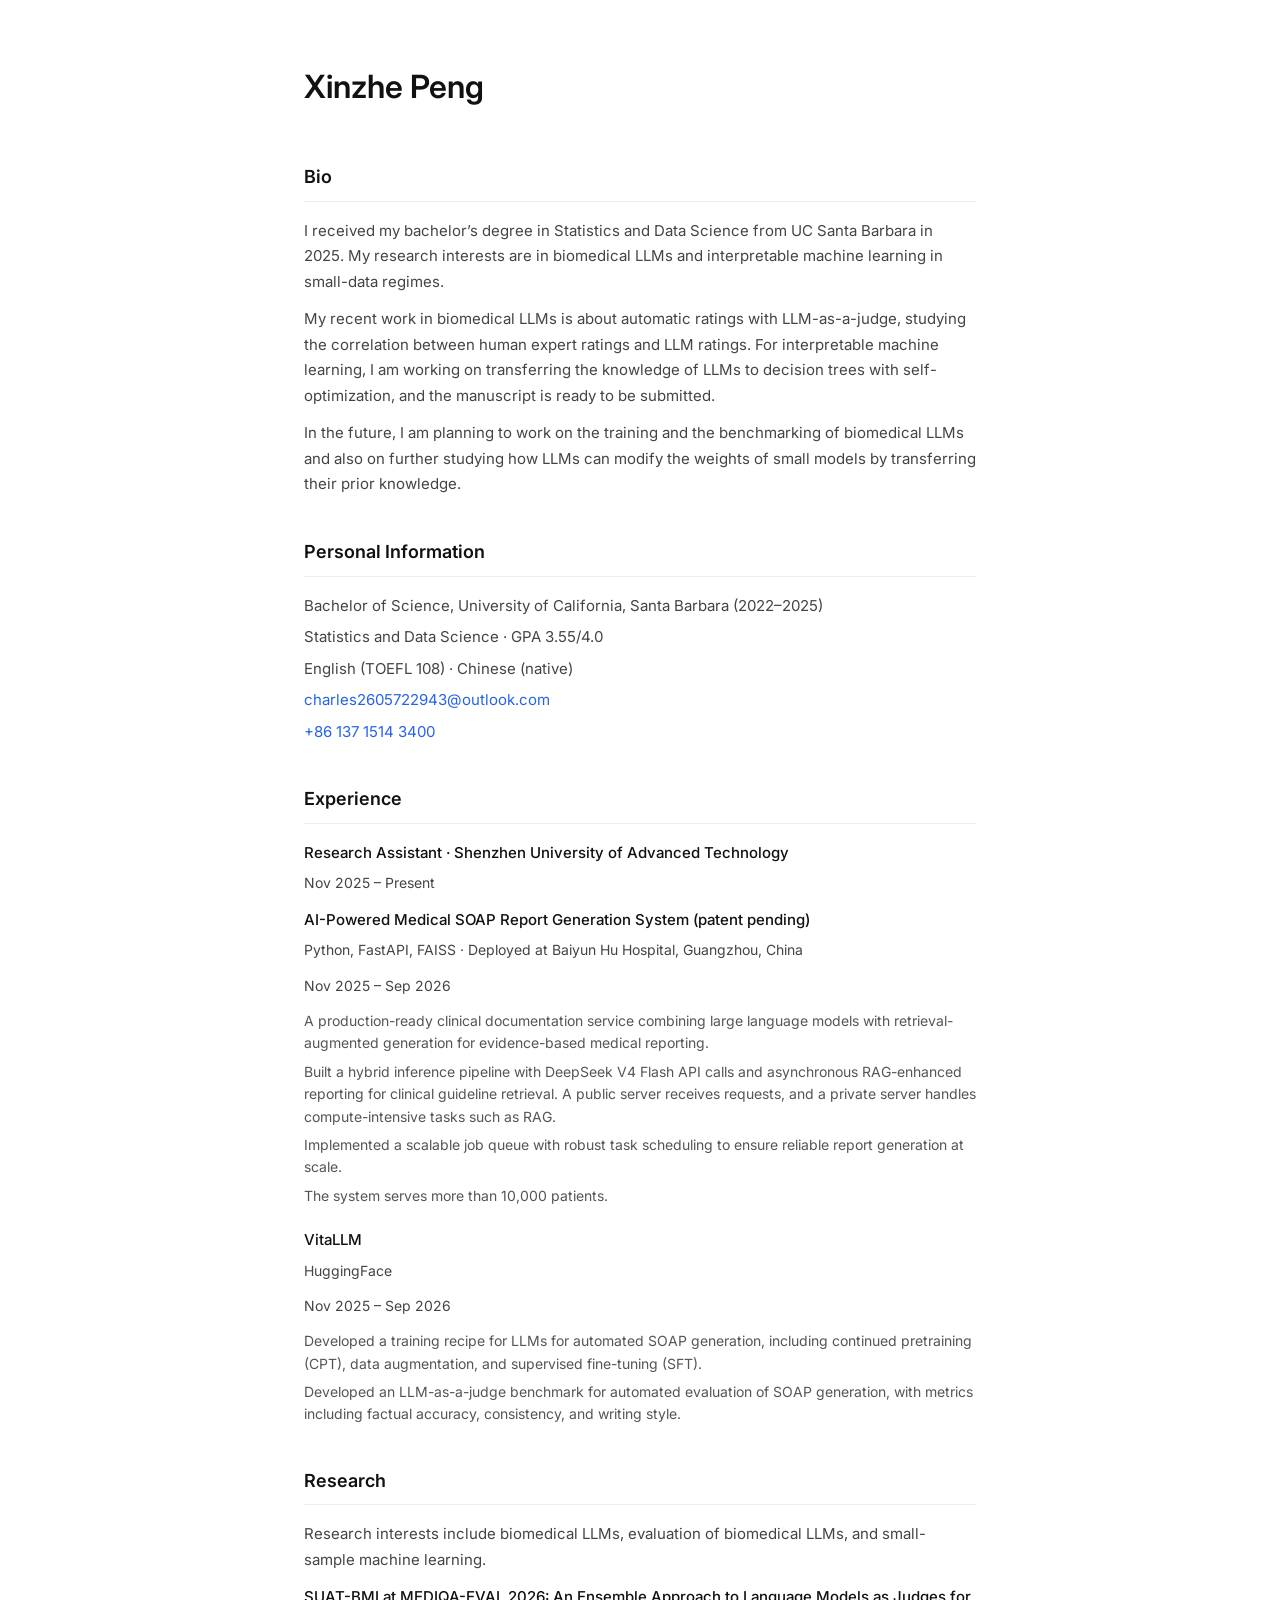
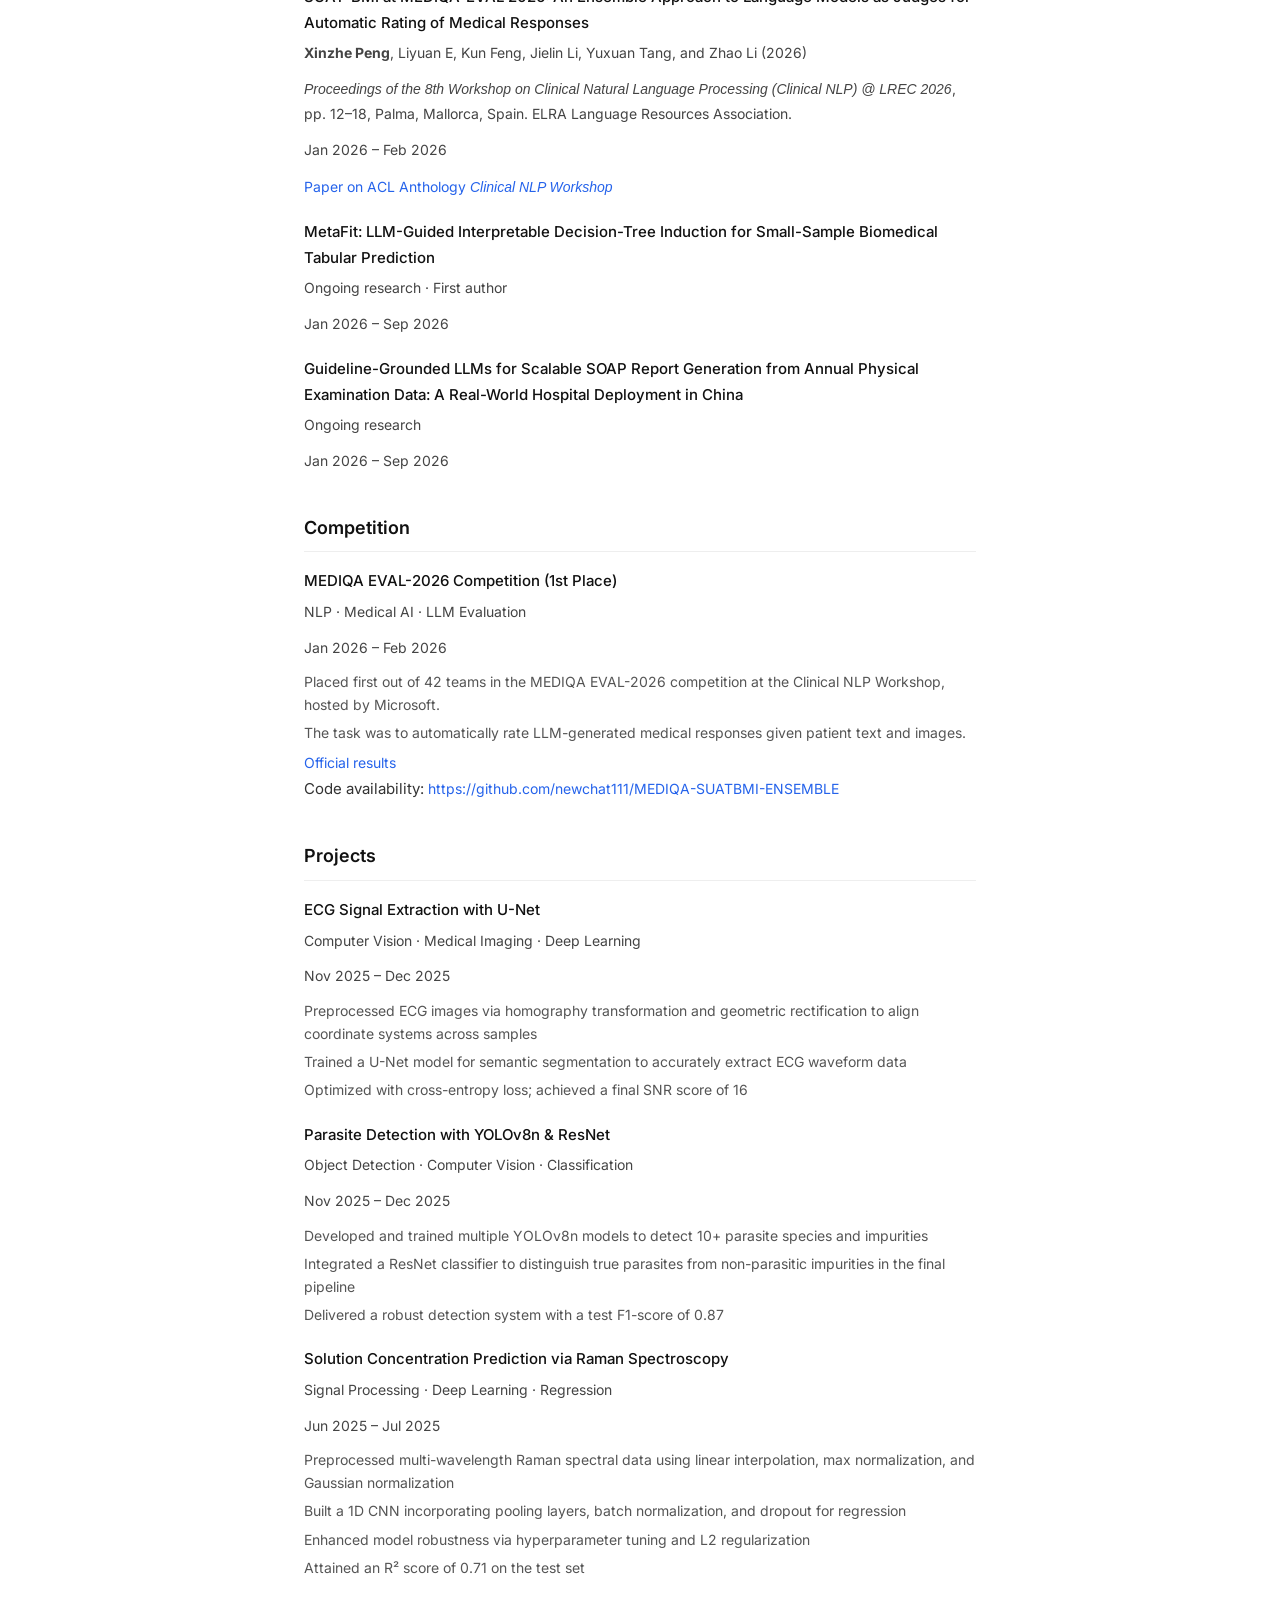
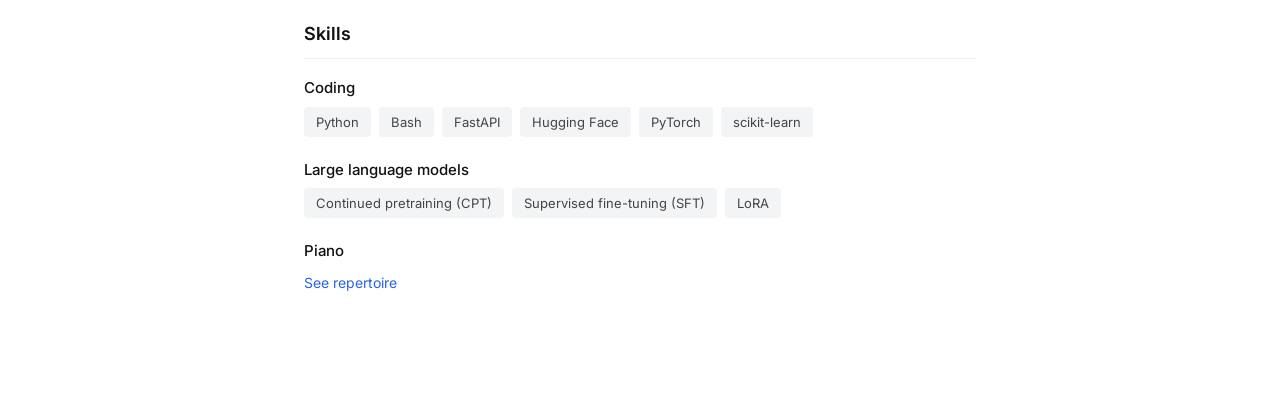
==== commit 309309a4: "removed the arrows" ====
--- a/index.html
+++ b/index.html
@@ -38,7 +38,7 @@
                 <p class="pub-venue" data-i18n="home.experience.dates">Nov 2025 – Present</p>
 
                 <div class="publication">
-                    <h4 class="pub-title" data-i18n="home.experience.report.title">AI-Powered Medical SOAP Report Generation System</h4>
+                    <h4 class="pub-title" data-i18n="home.experience.report.title">AI-Powered Medical SOAP Report Generation System (patent pending)</h4>
                     <p class="pub-authors" data-i18n="home.experience.report.details">Python, FastAPI, FAISS · Deployed at Baiyun Hu Hospital, Guangzhou, China</p>
                     <p class="pub-venue" data-i18n="home.experience.projectDates">Nov 2025 – Sep 2026</p>
                     <ul class="project-highlights">
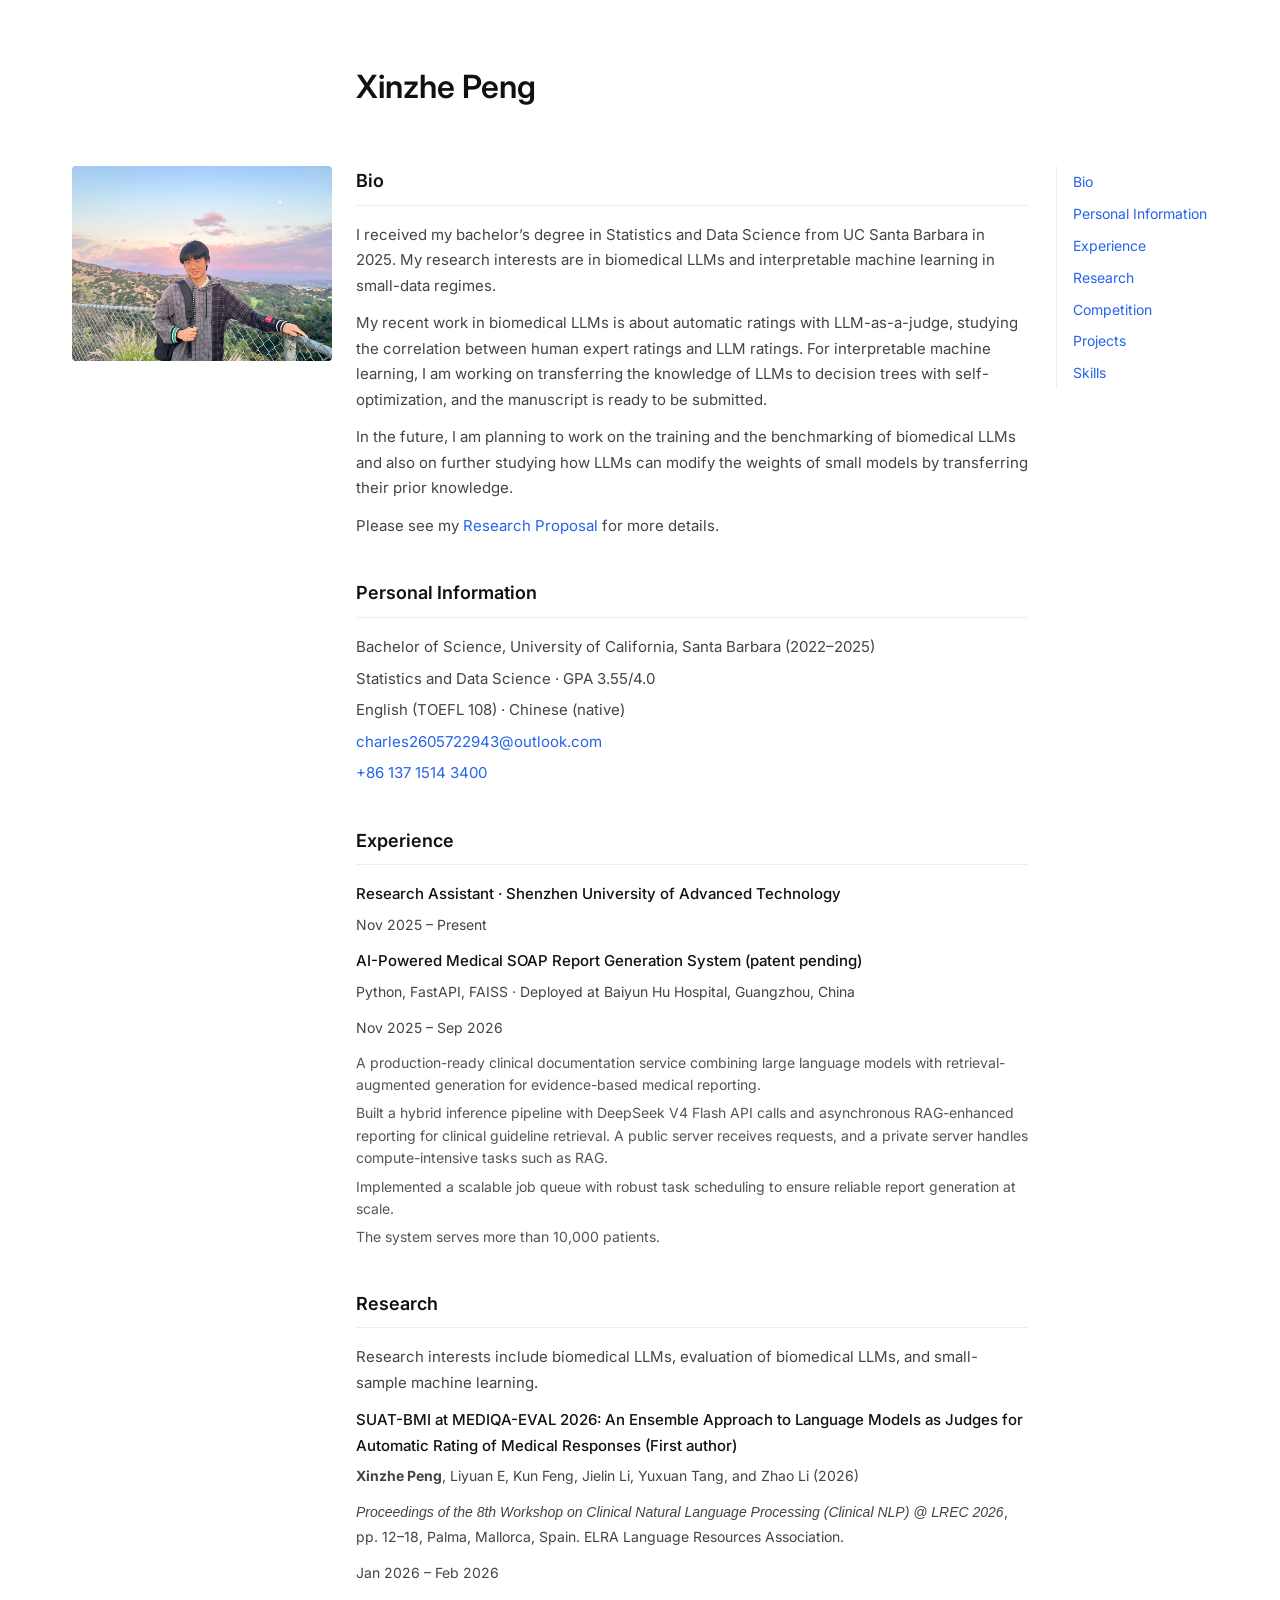
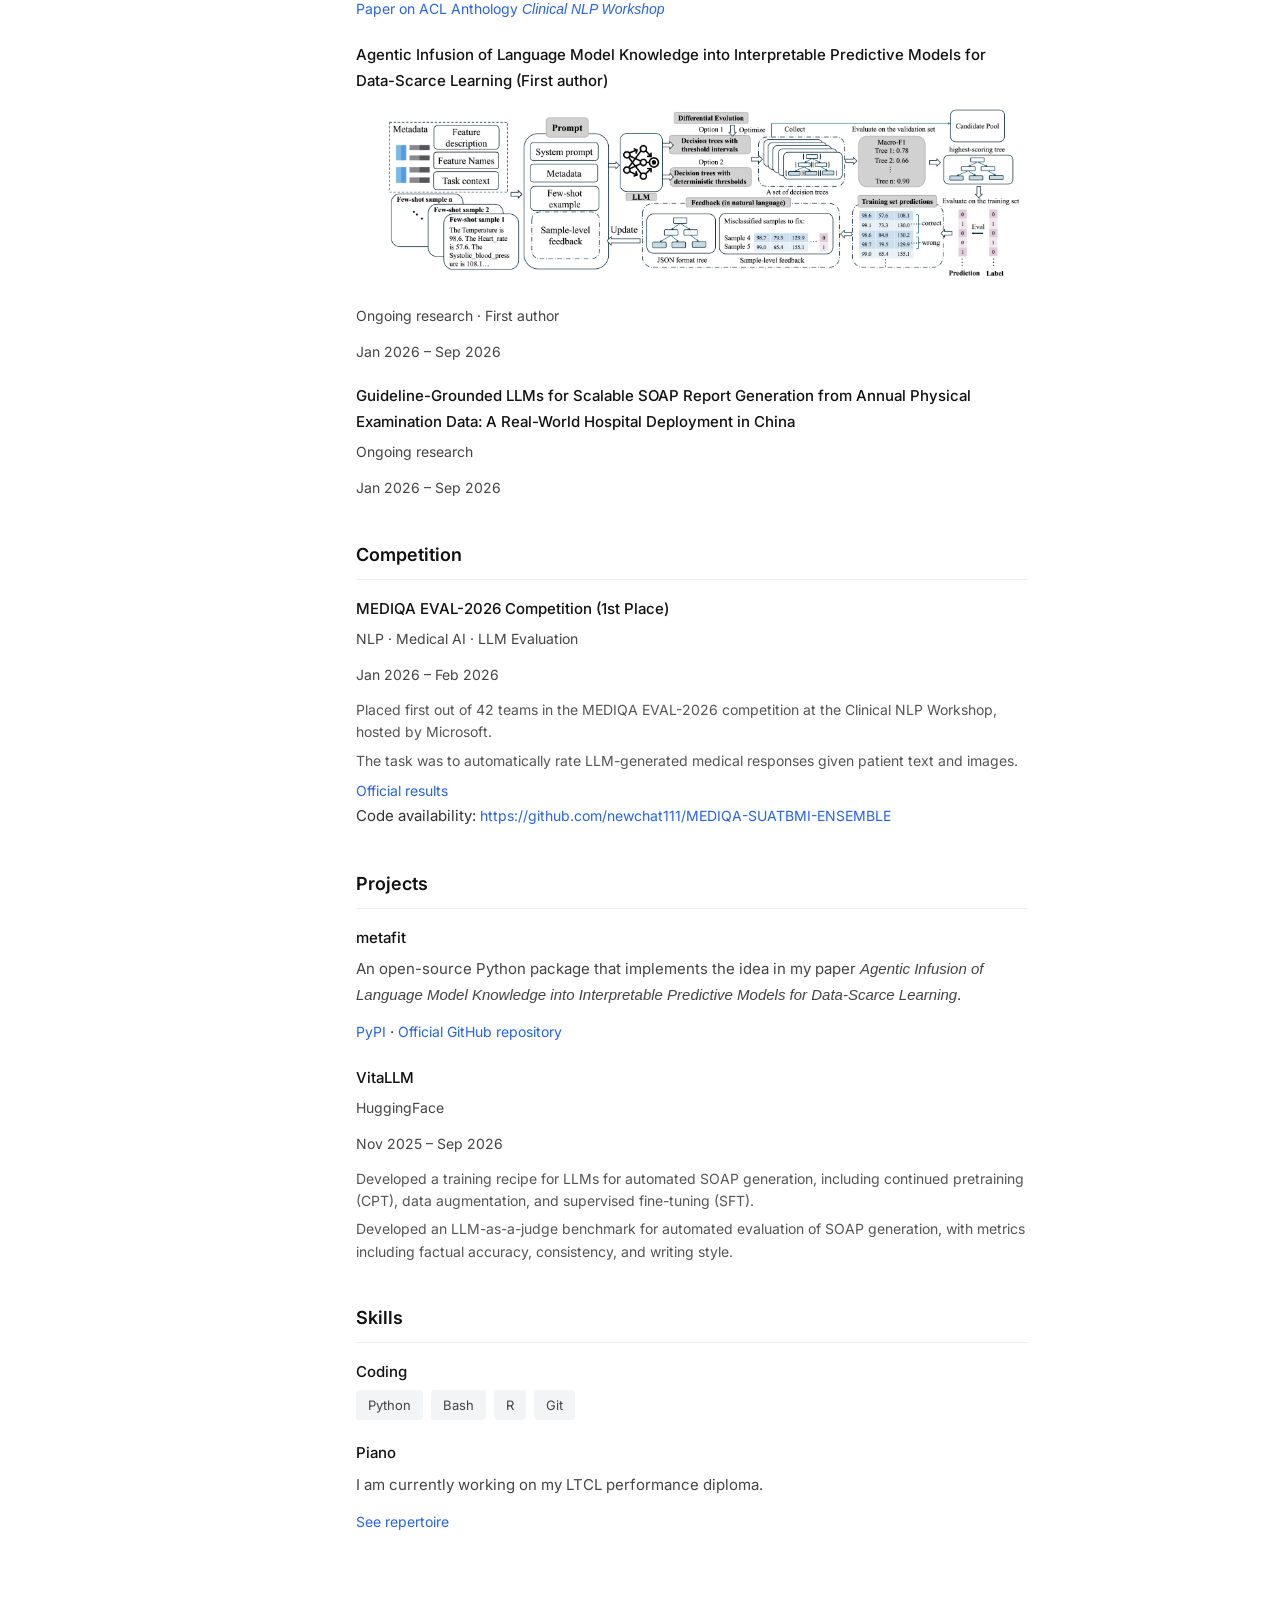
==== commit 9d33d73e: "update Nov19,2026" ====
--- a/index.html
+++ b/index.html
@@ -8,20 +8,35 @@
     <link href="https://fonts.googleapis.com/css2?family=Inter:wght@300;400;500;600&display=swap" rel="stylesheet">
 </head>
 <body>
-    <div class="page">
+    <div class="page page-with-section-menu">
         <header class="header">
             <h1 data-i18n="home.name">Xinzhe Peng</h1>
         </header>
 
+        <img class="portrait" src="images/personal_portrait.png" width="4032" height="3024" alt="Xinzhe Peng outdoors at sunset">
+
+        <nav class="section-menu" aria-label="Page sections">
+            <ul>
+                <li><a href="#bio">Bio</a></li>
+                <li><a href="#personal-information">Personal Information</a></li>
+                <li><a href="#experience">Experience</a></li>
+                <li><a href="#research">Research</a></li>
+                <li><a href="#competition">Competition</a></li>
+                <li><a href="#projects">Projects</a></li>
+                <li><a href="#skills">Skills</a></li>
+            </ul>
+        </nav>
+
         <main>
-            <section class="section">
+            <section class="section" id="bio">
                 <h2 data-i18n="home.bio.title">Bio</h2>
                 <p data-i18n="home.bio.intro">I received my bachelor’s degree in Statistics and Data Science from UC Santa Barbara in 2025. My research interests are in biomedical LLMs and interpretable machine learning in small-data regimes.</p>
                 <p data-i18n="home.bio.current">My recent work in biomedical LLMs is about automatic ratings with LLM-as-a-judge, studying the correlation between human expert ratings and LLM ratings. For interpretable machine learning, I am working on transferring the knowledge of LLMs to decision trees with self-optimization, and the manuscript is ready to be submitted.</p>
                 <p data-i18n="home.bio.future">In the future, I am planning to work on the training and the benchmarking of biomedical LLMs and also on further studying how LLMs can modify the weights of small models by transferring their prior knowledge.</p>
+                <p>Please see my <a href="research-proposal.html">Research Proposal</a> for more details.</p>
             </section>
 
-            <section class="section">
+            <section class="section" id="personal-information">
                 <h2 data-i18n="home.personal.title">Personal Information</h2>
                 <ul class="contact-list">
                     <li data-i18n="home.personal.education">Bachelor of Science, University of California, Santa Barbara (2022–2025)</li>
@@ -32,7 +47,7 @@
                 </ul>
             </section>
 
-            <section class="section">
+            <section class="section" id="experience">
                 <h2 data-i18n="home.experience.title">Experience</h2>
                 <h3 class="pub-title" data-i18n="home.experience.role">Research Assistant · Shenzhen University of Advanced Technology</h3>
                 <p class="pub-venue" data-i18n="home.experience.dates">Nov 2025 – Present</p>
@@ -48,24 +63,14 @@
                         <li data-i18n="home.experience.report.point4">The system serves more than 10,000 patients.</li>
                     </ul>
                 </div>
-
-                <div class="publication">
-                    <h4 class="pub-title">VitaLLM</h4>
-                    <p class="pub-authors" data-i18n="home.experience.vitallm.details">HuggingFace</p>
-                    <p class="pub-venue" data-i18n="home.experience.projectDates">Nov 2025 – Sep 2026</p>
-                    <ul class="project-highlights">
-                        <li data-i18n="home.experience.vitallm.point1">Developed a training recipe for LLMs for automated SOAP generation, including continued pretraining (CPT), data augmentation, and supervised fine-tuning (SFT).</li>
-                        <li data-i18n="home.experience.vitallm.point2">Developed an LLM-as-a-judge benchmark for automated evaluation of SOAP generation, with metrics including factual accuracy, consistency, and writing style.</li>
-                    </ul>
-                </div>
             </section>
 
-            <section class="section">
+            <section class="section" id="research">
                 <h2 data-i18n="home.research.title">Research</h2>
                 <p data-i18n="home.research.interests">Research interests include biomedical LLMs, evaluation of biomedical LLMs, and small-sample machine learning.</p>
 
                 <div class="publication">
-                    <h3 class="pub-title" data-i18n="home.research.mediqa.title">SUAT-BMI at MEDIQA-EVAL 2026: An Ensemble Approach to Language Models as Judges for Automatic Rating of Medical Responses</h3>
+                    <h3 class="pub-title" data-i18n="home.research.mediqa.title">SUAT-BMI at MEDIQA-EVAL 2026: An Ensemble Approach to Language Models as Judges for Automatic Rating of Medical Responses (First author)</h3>
                     <p class="pub-authors"><strong>Xinzhe Peng</strong>, Liyuan E, Kun Feng, Jielin Li, Yuxuan Tang, and Zhao Li (2026)</p>
                     <p class="pub-venue" data-i18n-html="home.research.mediqa.venue"><cite>Proceedings of the 8th Workshop on Clinical Natural Language Processing (Clinical NLP) @ LREC 2026</cite>, pp. 12–18, Palma, Mallorca, Spain. ELRA Language Resources Association.</p>
                     <p class="pub-venue" data-i18n="home.mediqa.dates">Jan 2026 – Feb 2026</p>
@@ -75,7 +80,8 @@
                 </div>
 
                 <div class="publication">
-                    <h3 class="pub-title" data-i18n="home.research.metafit.title">MetaFit: LLM-Guided Interpretable Decision-Tree Induction for Small-Sample Biomedical Tabular Prediction</h3>
+                    <h3 class="pub-title" data-i18n="home.research.metafit.title">Agentic Infusion of Language Model Knowledge into Interpretable Predictive Models for Data-Scarce Learning (First author)</h3>
+                    <img class="pub-figure" src="images/fig1a.png" width="7887" height="2190" loading="lazy" alt="MetaFit workflow showing how an LLM proposes decision trees, how thresholds are optimized and trees evaluated, and how misclassified samples are fed back into the prompt.">
                     <p class="pub-authors" data-i18n="home.research.metafit.status">Ongoing research · First author</p>
                     <p class="pub-venue" data-i18n="home.research.projectDates">Jan 2026 – Sep 2026</p>
                 </div>
@@ -87,7 +93,7 @@
                 </div>
             </section>
 
-            <section class="section">
+            <section class="section" id="competition">
                 <h2 data-i18n="home.competitions.title">Competition</h2>
                 <div class="publication">
                     <h3 class="pub-title" data-i18n="home.competitions.mediqa.title">MEDIQA EVAL-2026 Competition (1st Place)</h3>
@@ -107,66 +113,42 @@
                 </div>
             </section>
 
-            <section class="section">
+            <section class="section" id="projects">
                 <h2 data-i18n="home.projects.title">Projects</h2>
                 <div class="publication">
-                    <h3 class="pub-title" data-i18n="home.projects.ecg.title">ECG Signal Extraction with U-Net</h3>
-                    <p class="pub-authors" data-i18n="home.projects.ecg.tags">Computer Vision · Medical Imaging · Deep Learning</p>
-                    <p class="pub-venue" data-i18n="home.projects.ecg.dates">Nov 2025 – Dec 2025</p>
-                    <ul class="project-highlights">
-                        <li data-i18n="home.projects.ecg.point1">Preprocessed ECG images via homography transformation and geometric rectification to align coordinate systems across samples</li>
-                        <li data-i18n="home.projects.ecg.point2">Trained a U-Net model for semantic segmentation to accurately extract ECG waveform data</li>
-                        <li data-i18n="home.projects.ecg.point3">Optimized with cross-entropy loss; achieved a final SNR score of 16</li>
-                    </ul>
+                    <h3 class="pub-title">metafit</h3>
+                    <p>An open-source Python package that implements the idea in my paper <cite>Agentic Infusion of Language Model Knowledge into Interpretable Predictive Models for Data-Scarce Learning</cite>.</p>
+                    <div class="pub-links">
+                        <a href="https://pypi.org/project/metafit/">PyPI</a> ·
+                        <a href="https://github.com/newchat111/MetaFit-An-Interpretable-Classification-Framework-Under-Small-Sample-Regimes">Official GitHub repository</a>
+                    </div>
                 </div>
 
                 <div class="publication">
-                    <h3 class="pub-title" data-i18n="home.projects.parasite.title">Parasite Detection with YOLOv8n &amp; ResNet</h3>
-                    <p class="pub-authors" data-i18n="home.projects.parasite.tags">Object Detection · Computer Vision · Classification</p>
-                    <p class="pub-venue" data-i18n="home.projects.parasite.dates">Nov 2025 – Dec 2025</p>
+                    <h3 class="pub-title">VitaLLM</h3>
+                    <p class="pub-authors" data-i18n="home.experience.vitallm.details">HuggingFace</p>
+                    <p class="pub-venue" data-i18n="home.experience.projectDates">Nov 2025 – Sep 2026</p>
                     <ul class="project-highlights">
-                        <li data-i18n="home.projects.parasite.point1">Developed and trained multiple YOLOv8n models to detect 10+ parasite species and impurities</li>
-                        <li data-i18n="home.projects.parasite.point2">Integrated a ResNet classifier to distinguish true parasites from non-parasitic impurities in the final pipeline</li>
-                        <li data-i18n="home.projects.parasite.point3">Delivered a robust detection system with a test F1-score of 0.87</li>
-                    </ul>
-                </div>
-
-                <div class="publication">
-                    <h3 class="pub-title" data-i18n="home.projects.raman.title">Solution Concentration Prediction via Raman Spectroscopy</h3>
-                    <p class="pub-authors" data-i18n="home.projects.raman.tags">Signal Processing · Deep Learning · Regression</p>
-                    <p class="pub-venue" data-i18n="home.projects.raman.dates">Jun 2025 – Jul 2025</p>
-                    <ul class="project-highlights">
-                        <li data-i18n="home.projects.raman.point1">Preprocessed multi-wavelength Raman spectral data using linear interpolation, max normalization, and Gaussian normalization</li>
-                        <li data-i18n="home.projects.raman.point2">Built a 1D CNN incorporating pooling layers, batch normalization, and dropout for regression</li>
-                        <li data-i18n="home.projects.raman.point3">Enhanced model robustness via hyperparameter tuning and L2 regularization</li>
-                        <li data-i18n="home.projects.raman.point4">Attained an R² score of 0.71 on the test set</li>
+                        <li data-i18n="home.experience.vitallm.point1">Developed a training recipe for LLMs for automated SOAP generation, including continued pretraining (CPT), data augmentation, and supervised fine-tuning (SFT).</li>
+                        <li data-i18n="home.experience.vitallm.point2">Developed an LLM-as-a-judge benchmark for automated evaluation of SOAP generation, with metrics including factual accuracy, consistency, and writing style.</li>
                     </ul>
                 </div>
             </section>
 
-            <section class="section">
+            <section class="section" id="skills">
                 <h2 data-i18n="home.skills.title">Skills</h2>
                 <div class="publication">
                     <h3 class="pub-title" data-i18n="home.skills.coding">Coding</h3>
                     <div class="skills-list">
                         <span class="skill-tag">Python</span>
                         <span class="skill-tag">Bash</span>
-                        <span class="skill-tag">FastAPI</span>
-                        <span class="skill-tag">Hugging Face</span>
-                        <span class="skill-tag">PyTorch</span>
-                        <span class="skill-tag">scikit-learn</span>
-                    </div>
-                </div>
-                <div class="publication">
-                    <h3 class="pub-title" data-i18n="home.skills.llm">Large language models</h3>
-                    <div class="skills-list">
-                        <span class="skill-tag" data-i18n="home.skills.cpt">Continued pretraining (CPT)</span>
-                        <span class="skill-tag" data-i18n="home.skills.sft">Supervised fine-tuning (SFT)</span>
-                        <span class="skill-tag">LoRA</span>
+                        <span class="skill-tag">R</span>
+                        <span class="skill-tag">Git</span>
                     </div>
                 </div>
                 <div class="publication" id="piano">
                     <h3 class="pub-title" data-i18n="piano.title">Piano</h3>
+                    <p>I am currently working on my LTCL performance diploma.</p>
                     <div class="pub-links">
                         <a href="piano.html" data-i18n="home.piano.link">See repertoire</a>
                     </div>
--- a/style.css
+++ b/style.css
@@ -39,19 +39,88 @@
     margin-bottom: 12px;
 }
 
-.header-links {
+/* Section menu */
+.portrait {
+    display: block;
+    width: min(260px, 100%);
+    height: auto;
+    border-radius: 4px;
+    margin-bottom: 24px;
+}
+
+.section-menu {
+    margin-bottom: 32px;
+    font-size: 14px;
+}
+
+.page-with-section-menu .header {
+    margin-bottom: 20px;
+}
+
+.section-menu ul {
     display: flex;
-    gap: 16px;
-}
-
-.header-links a {
+    flex-wrap: wrap;
+    gap: 4px 16px;
+    list-style: none;
+}
+
+.section-menu a {
+    display: block;
+    padding: 4px 0;
     color: #2563eb;
     text-decoration: none;
-    font-size: 14px;
-}
-
-.header-links a:hover {
+}
+
+.section-menu a:hover,
+.section-menu a:focus-visible {
     text-decoration: underline;
+}
+
+.page-with-section-menu main [id] {
+    scroll-margin-top: 24px;
+}
+
+@media (min-width: 1080px) {
+    .page-with-section-menu {
+        display: grid;
+        grid-template-columns: 284px minmax(0, 672px) 180px;
+        max-width: 1184px;
+    }
+
+    .page-with-section-menu .header {
+        grid-column: 2;
+        margin-bottom: 48px;
+    }
+
+    .portrait {
+        grid-column: 1;
+        grid-row: 2;
+        justify-self: end;
+        width: min(260px, calc(100% - 24px));
+        margin: 0 24px 0 0;
+    }
+
+    .page-with-section-menu main {
+        grid-column: 2;
+        grid-row: 2;
+    }
+
+    .section-menu {
+        grid-column: 3;
+        grid-row: 2;
+        position: sticky;
+        top: 24px;
+        align-self: start;
+        max-height: calc(100vh - 48px);
+        margin: 0 0 0 28px;
+        padding-left: 16px;
+        overflow-y: auto;
+        border-left: 1px solid #eee;
+    }
+
+    .section-menu ul {
+        display: block;
+    }
 }
 
 /* Sections */
@@ -78,6 +147,13 @@
     margin-bottom: 20px;
 }
 
+.pub-figure {
+    display: block;
+    max-width: 100%;
+    height: auto;
+    margin: 12px 0;
+}
+
 .pub-title {
     font-size: inherit;
     font-weight: 500;
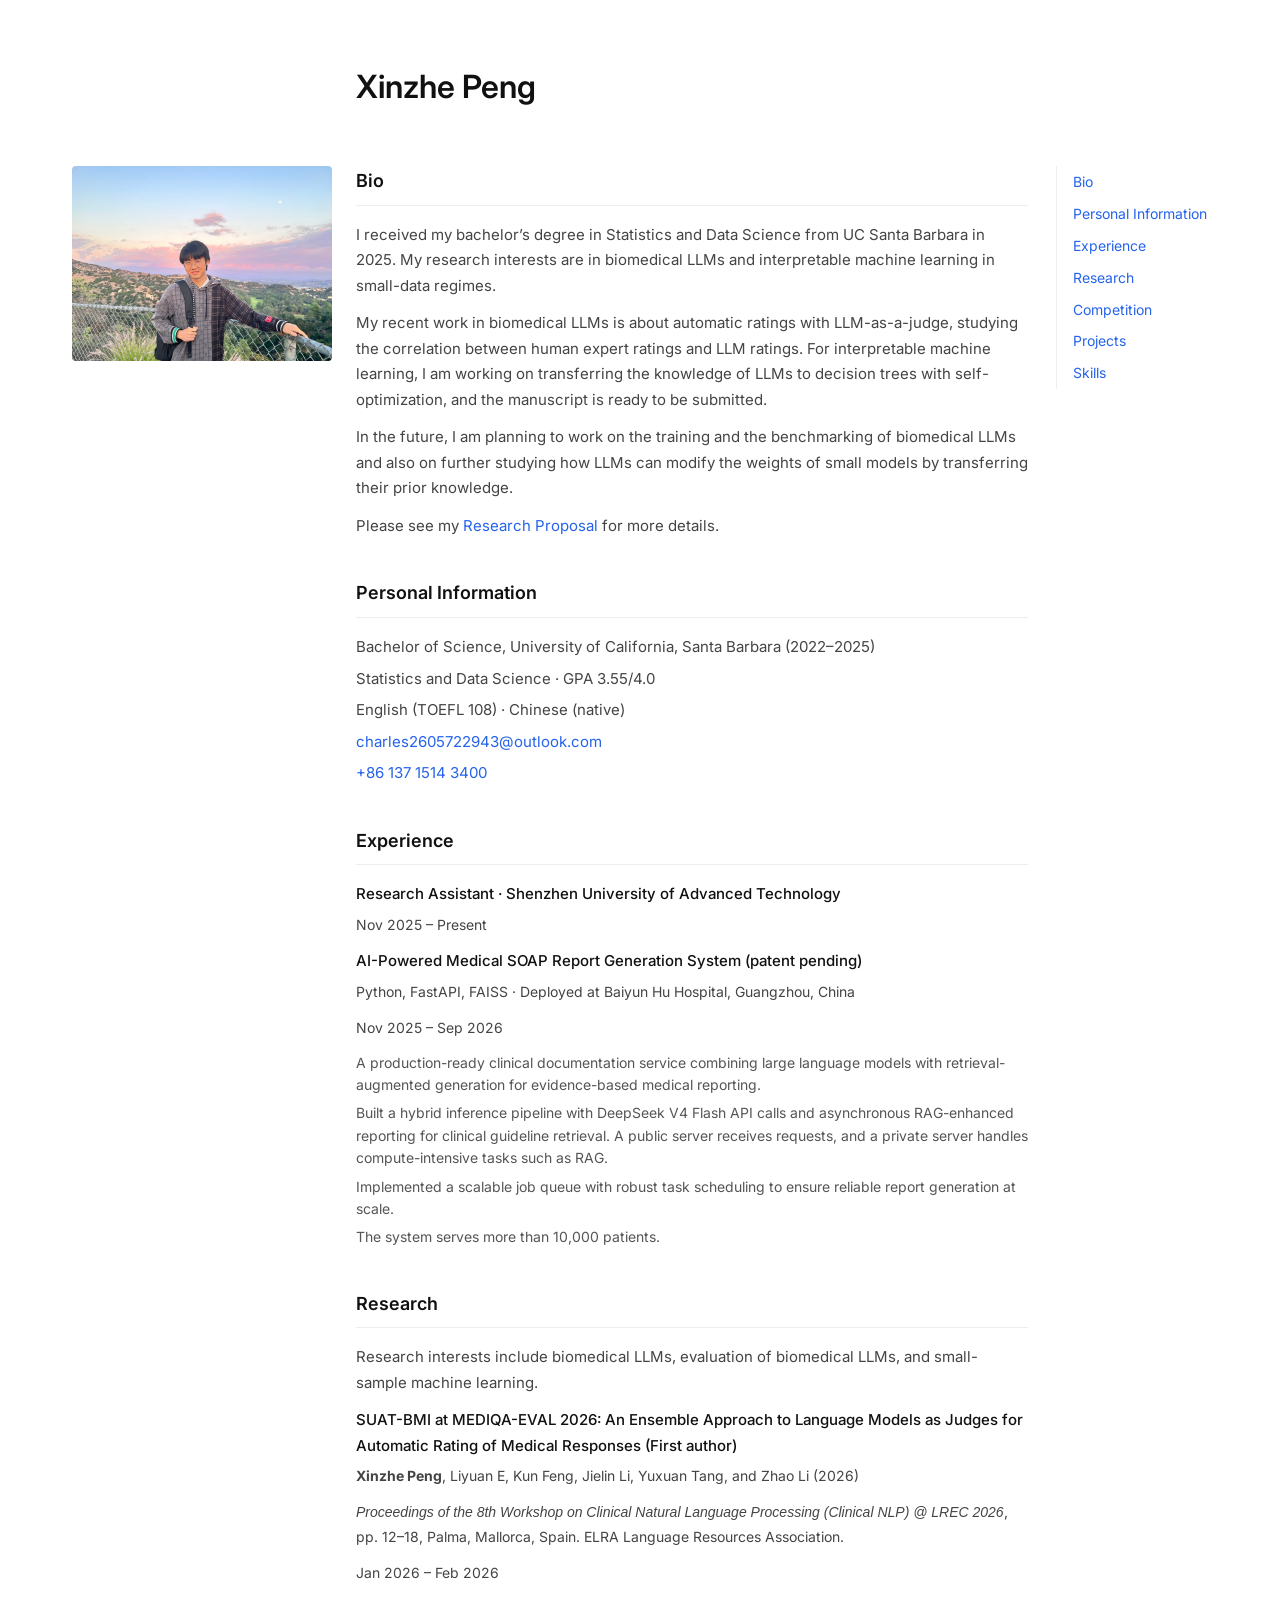
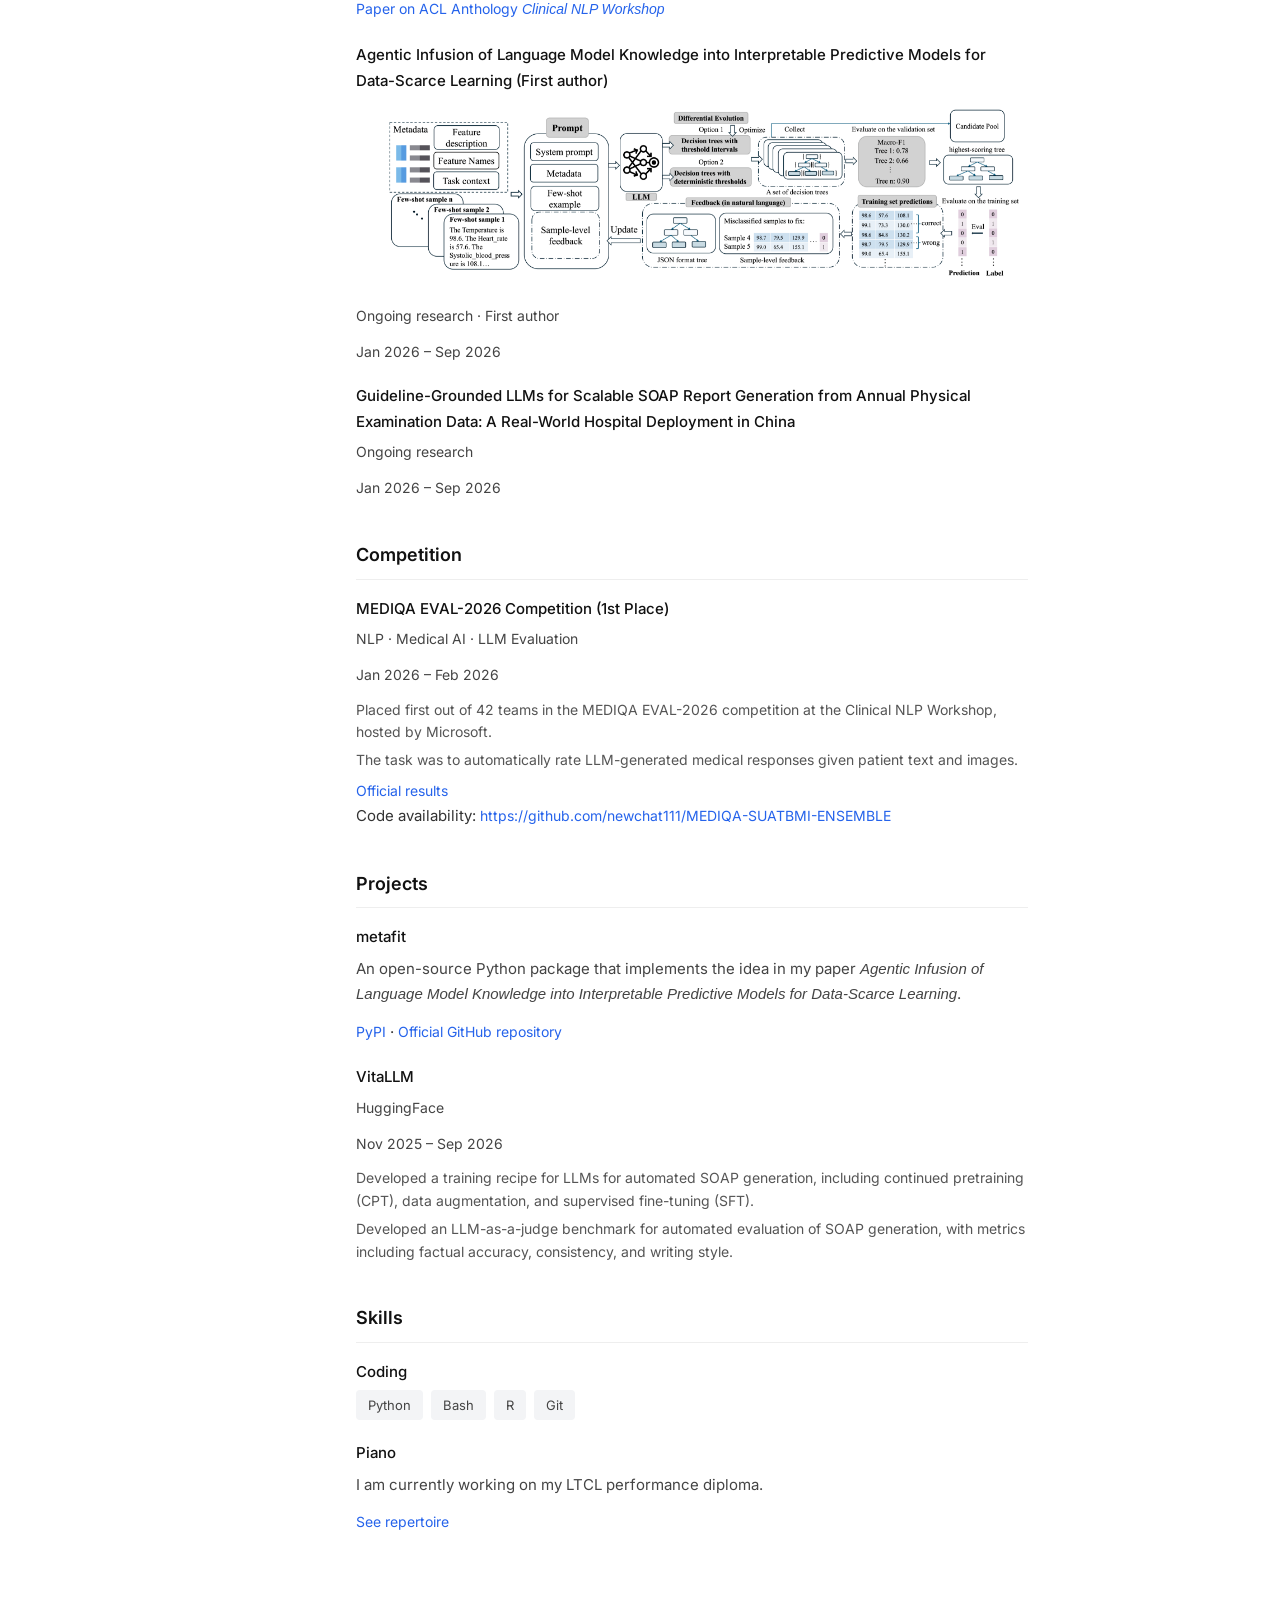
==== commit e4943556: "compressed images" ====
--- a/index.html
+++ b/index.html
@@ -13,7 +13,7 @@
             <h1 data-i18n="home.name">Xinzhe Peng</h1>
         </header>
 
-        <img class="portrait" src="images/personal_portrait.png" width="4032" height="3024" alt="Xinzhe Peng outdoors at sunset">
+        <img class="portrait" src="images/personal_portrait.jpg?v=2" width="780" height="585" alt="Xinzhe Peng outdoors at sunset">
 
         <nav class="section-menu" aria-label="Page sections">
             <ul>
@@ -81,7 +81,7 @@
 
                 <div class="publication">
                     <h3 class="pub-title" data-i18n="home.research.metafit.title">Agentic Infusion of Language Model Knowledge into Interpretable Predictive Models for Data-Scarce Learning (First author)</h3>
-                    <img class="pub-figure" src="images/fig1a.png" width="7887" height="2190" loading="lazy" alt="MetaFit workflow showing how an LLM proposes decision trees, how thresholds are optimized and trees evaluated, and how misclassified samples are fed back into the prompt.">
+                    <img class="pub-figure" src="images/fig1a.png" width="2400" height="666" loading="lazy" alt="MetaFit workflow showing how an LLM proposes decision trees, how thresholds are optimized and trees evaluated, and how misclassified samples are fed back into the prompt.">
                     <p class="pub-authors" data-i18n="home.research.metafit.status">Ongoing research · First author</p>
                     <p class="pub-venue" data-i18n="home.research.projectDates">Jan 2026 – Sep 2026</p>
                 </div>
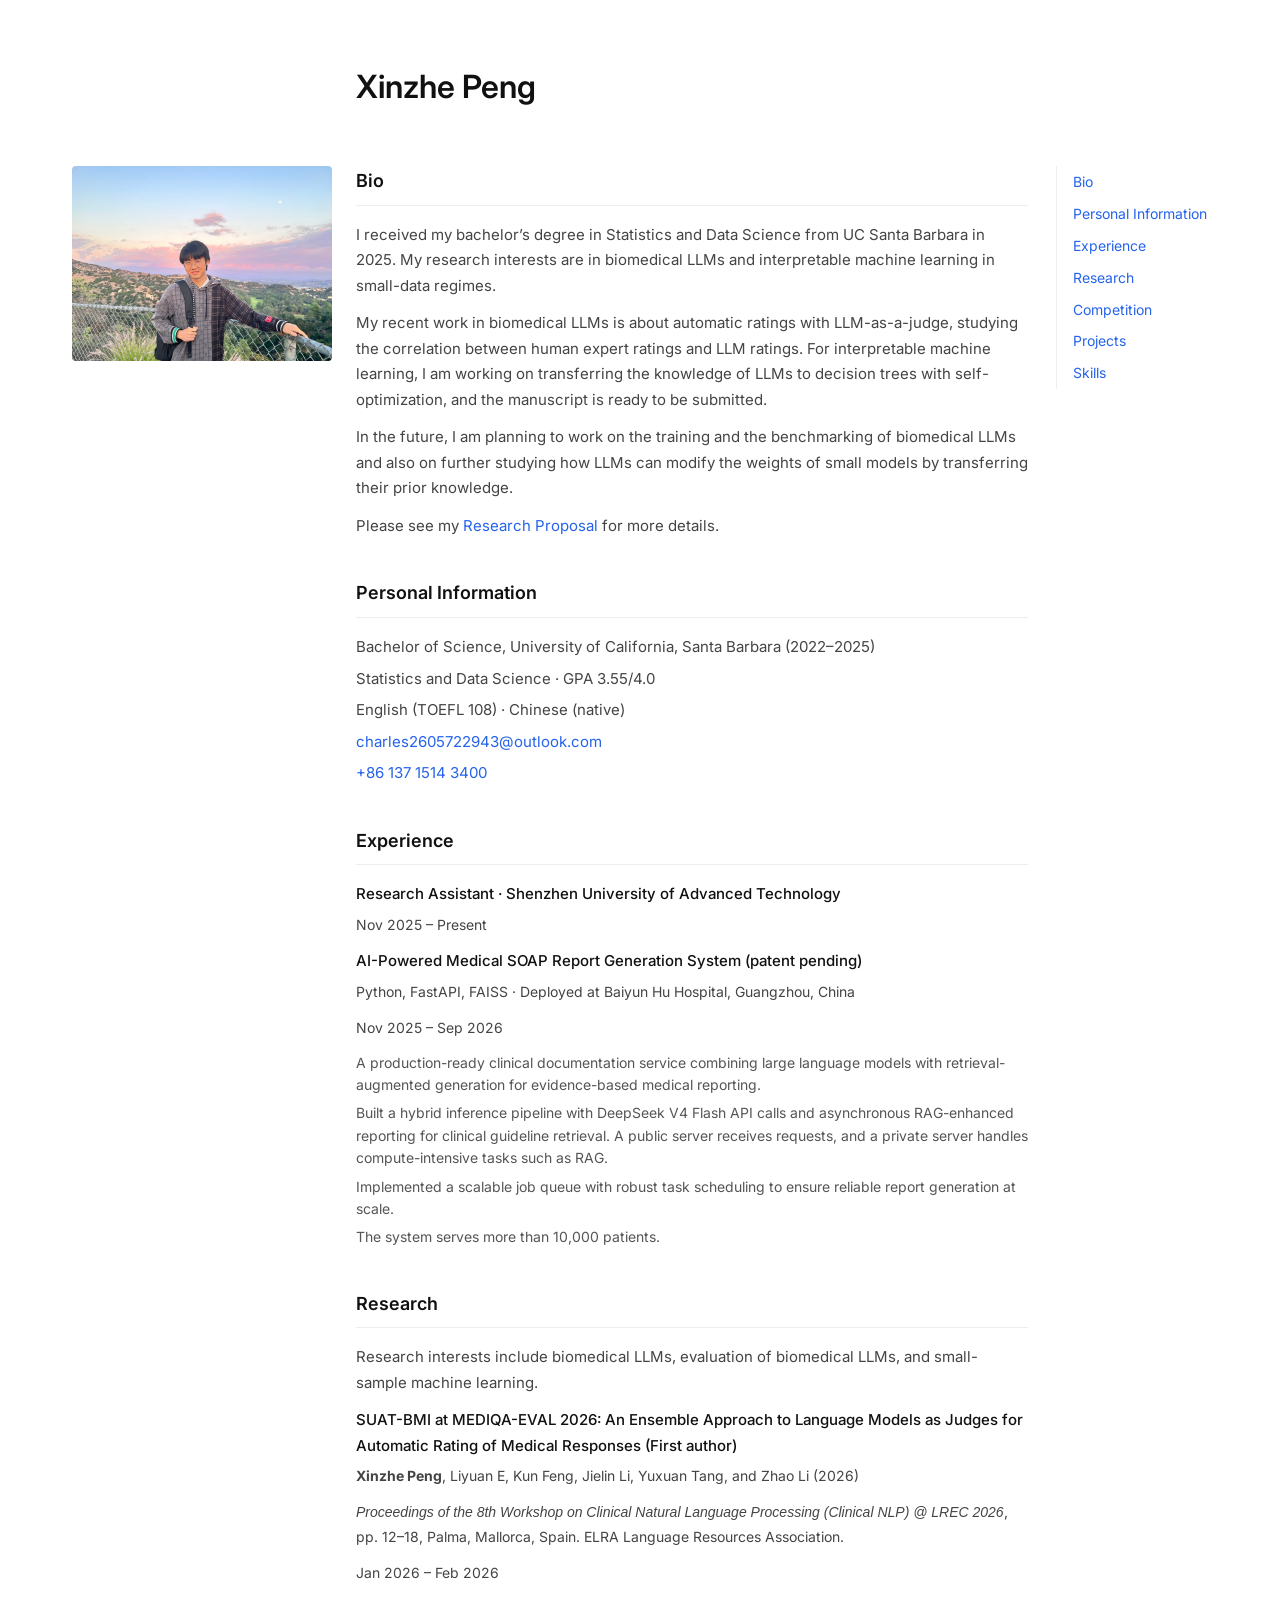
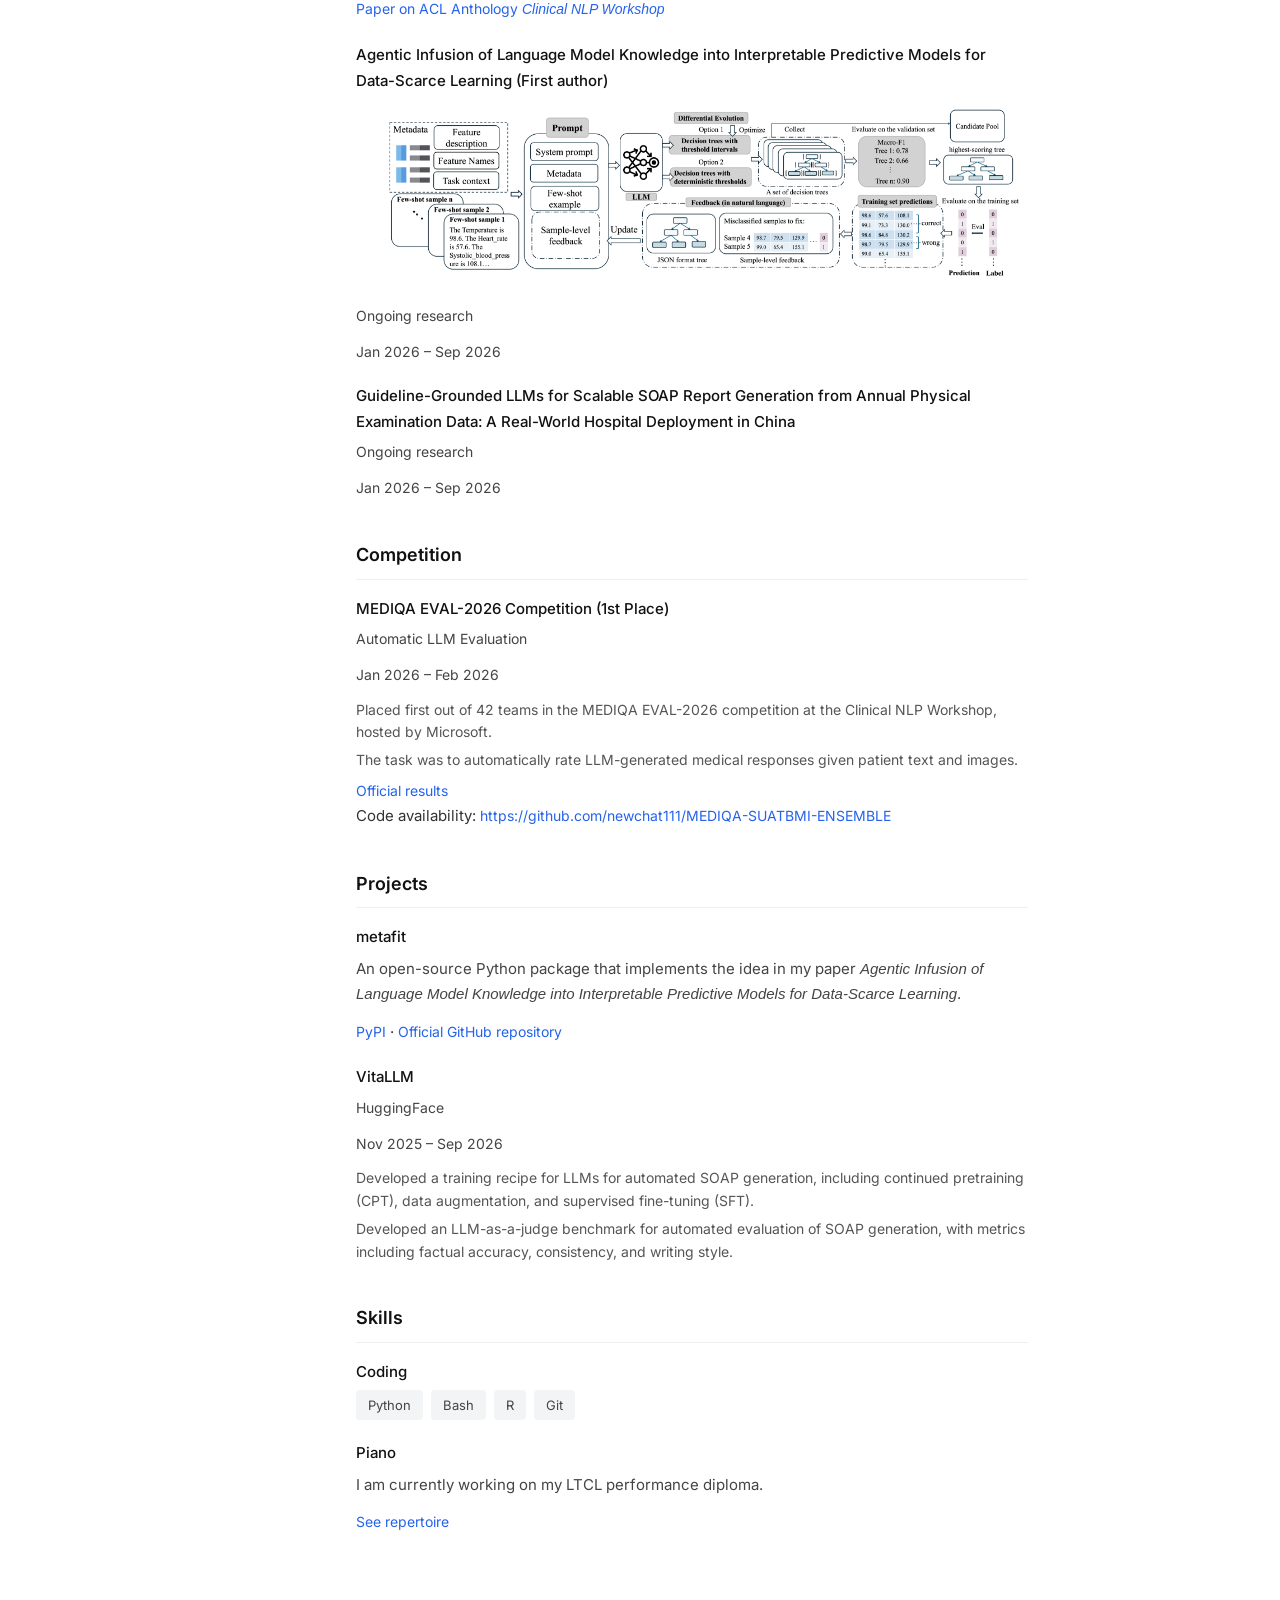
==== commit b250e484: "update2, Nov19, 2026" ====
--- a/index.html
+++ b/index.html
@@ -82,7 +82,7 @@
                 <div class="publication">
                     <h3 class="pub-title" data-i18n="home.research.metafit.title">Agentic Infusion of Language Model Knowledge into Interpretable Predictive Models for Data-Scarce Learning (First author)</h3>
                     <img class="pub-figure" src="images/fig1a.png" width="2400" height="666" loading="lazy" alt="MetaFit workflow showing how an LLM proposes decision trees, how thresholds are optimized and trees evaluated, and how misclassified samples are fed back into the prompt.">
-                    <p class="pub-authors" data-i18n="home.research.metafit.status">Ongoing research · First author</p>
+                    <p class="pub-authors" data-i18n="home.research.metafit.status">Ongoing research</p>
                     <p class="pub-venue" data-i18n="home.research.projectDates">Jan 2026 – Sep 2026</p>
                 </div>
 
@@ -97,7 +97,7 @@
                 <h2 data-i18n="home.competitions.title">Competition</h2>
                 <div class="publication">
                     <h3 class="pub-title" data-i18n="home.competitions.mediqa.title">MEDIQA EVAL-2026 Competition (1st Place)</h3>
-                    <p class="pub-authors" data-i18n="home.competitions.mediqa.tags">NLP · Medical AI · LLM Evaluation</p>
+                    <p class="pub-authors" data-i18n="home.competitions.mediqa.tags">Automatic LLM Evaluation</p>
                     <p class="pub-venue" data-i18n="home.mediqa.dates">Jan 2026 – Feb 2026</p>
                     <ul class="project-highlights">
                         <li data-i18n="home.competitions.mediqa.point1">Placed first out of 42 teams in the MEDIQA EVAL-2026 competition at the Clinical NLP Workshop, hosted by Microsoft.</li>
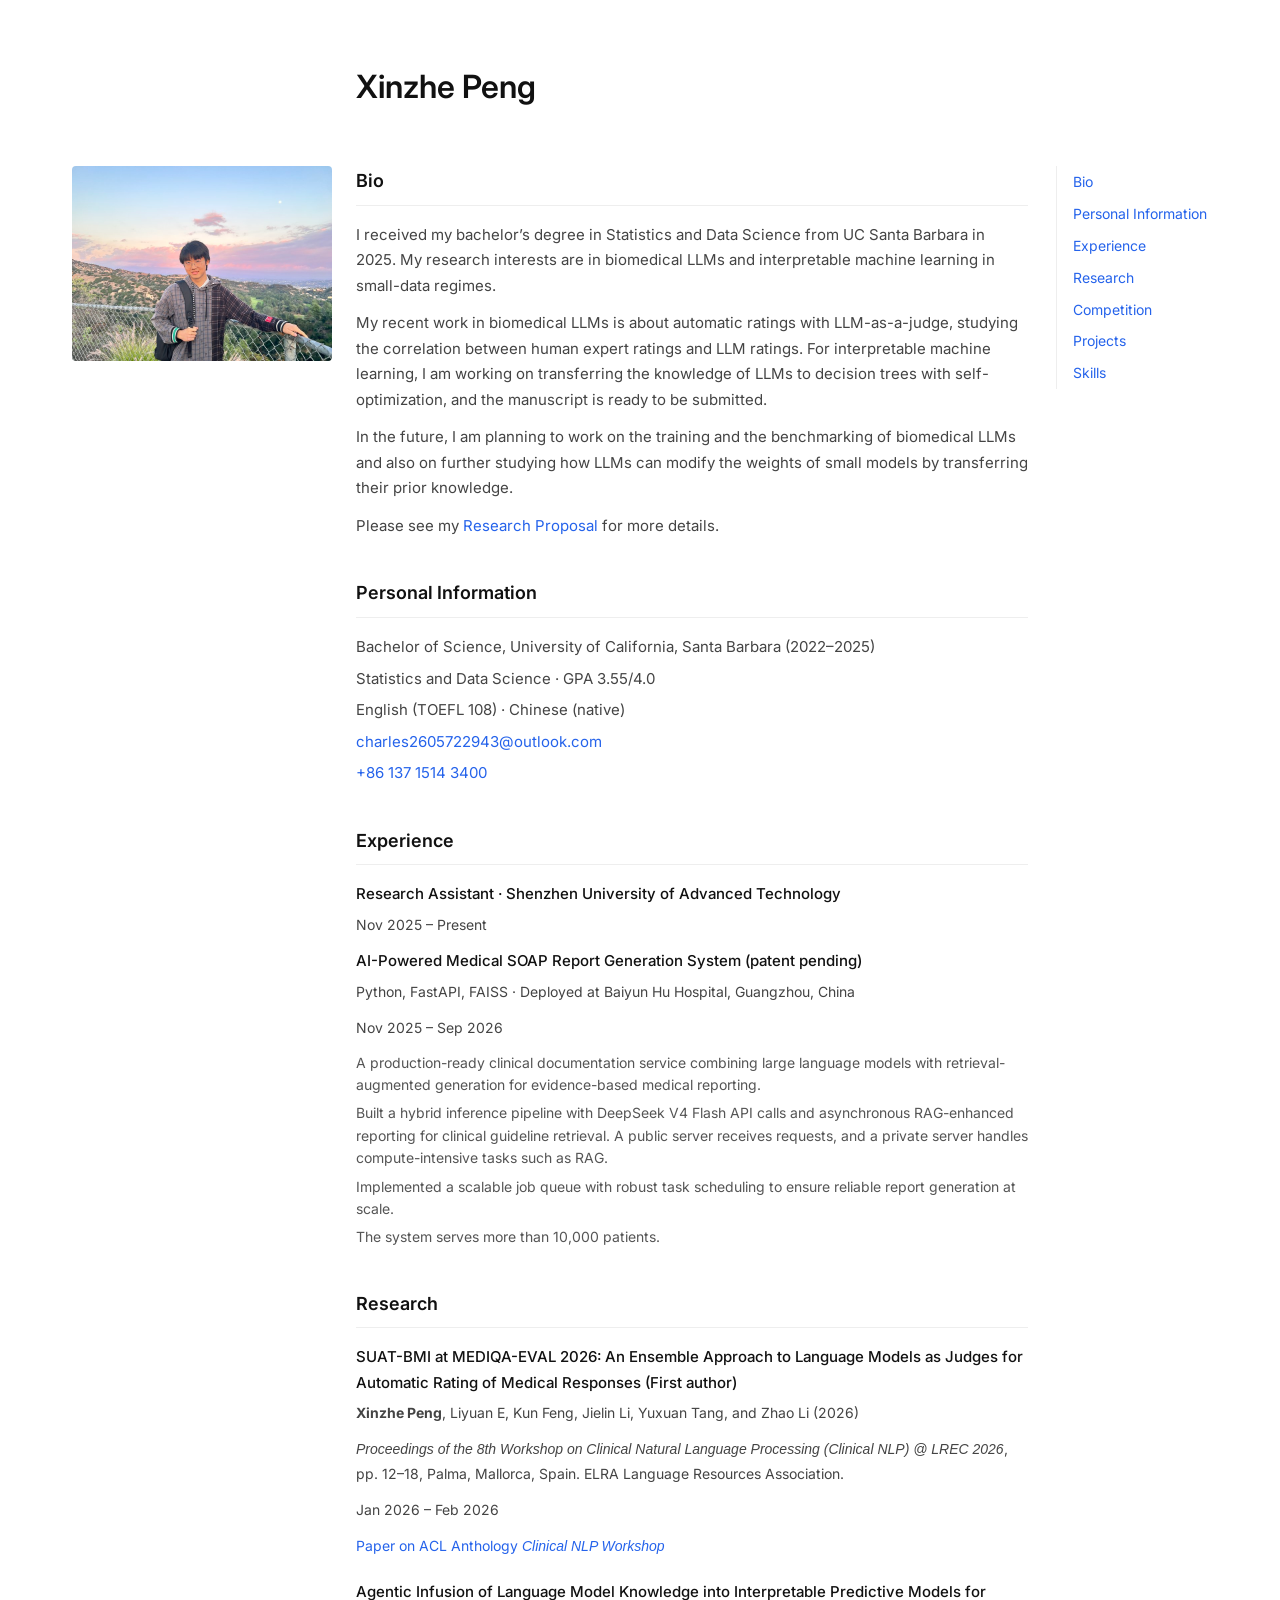
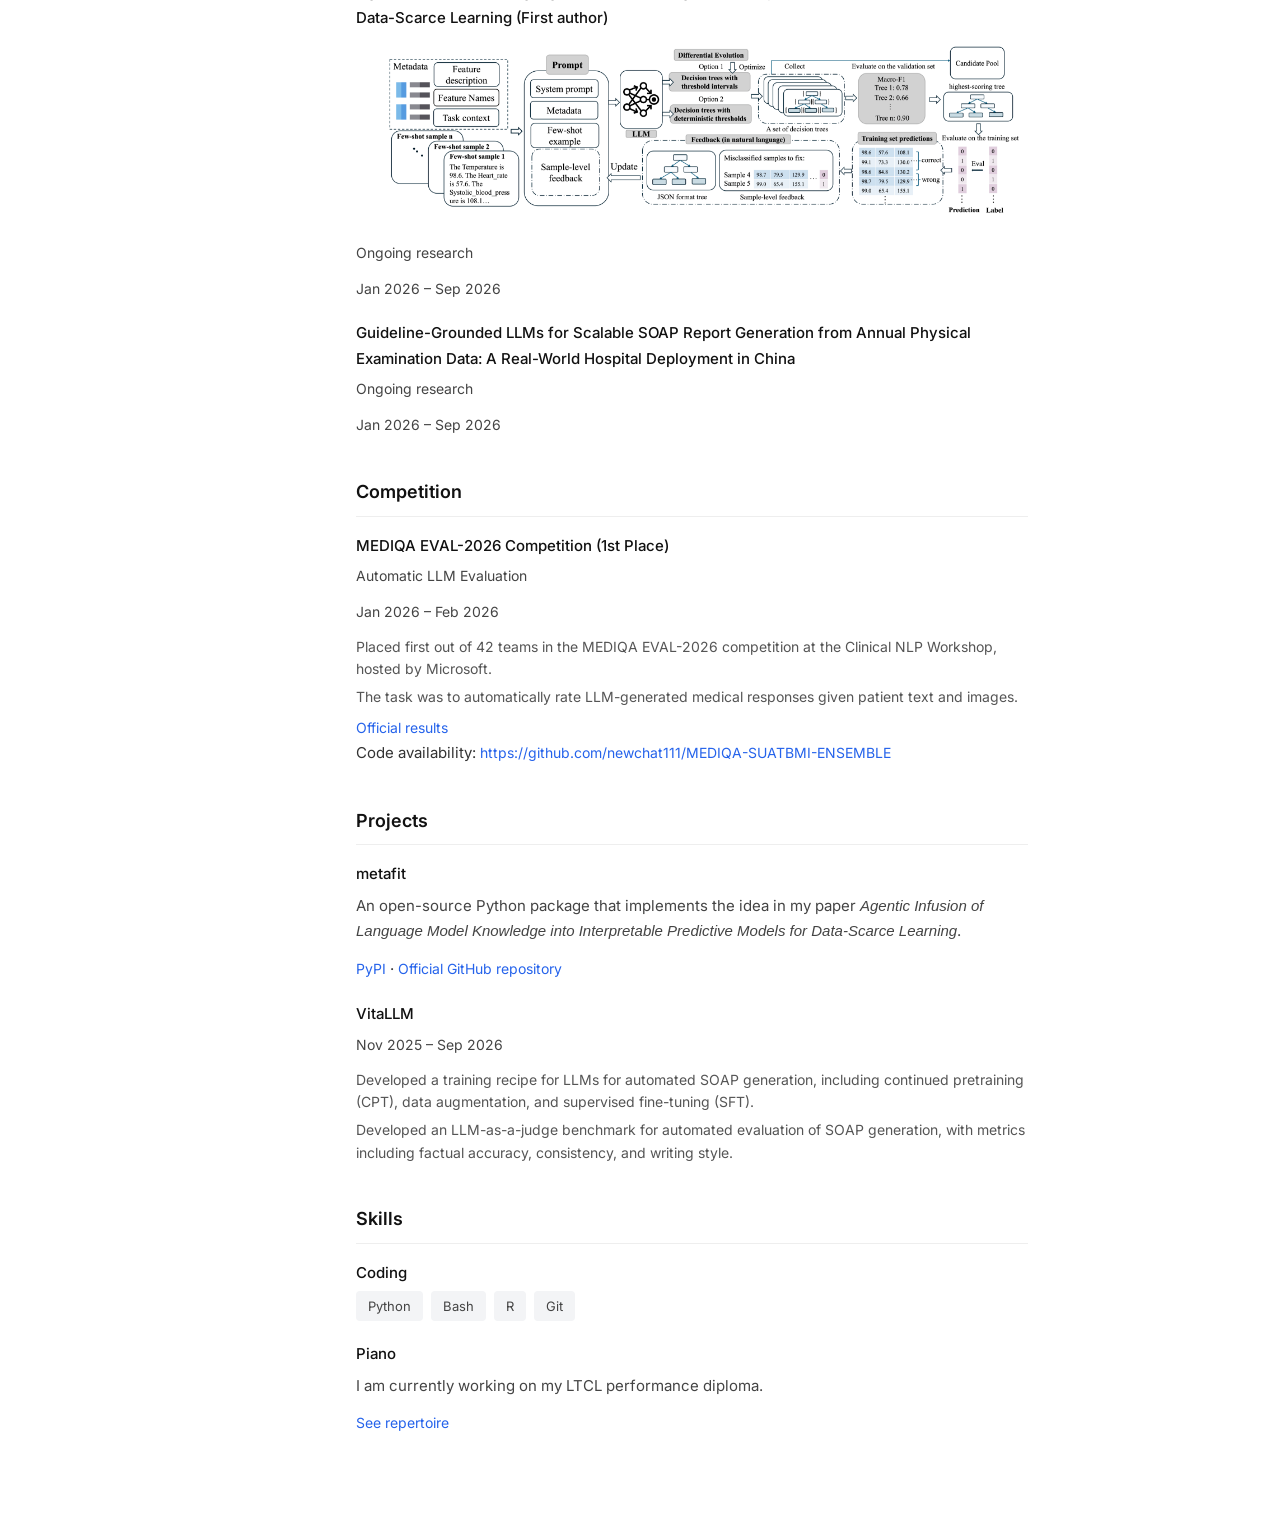
==== commit 686fc1ba: "update Nov 20, 2026" ====
--- a/index.html
+++ b/index.html
@@ -67,7 +67,6 @@
 
             <section class="section" id="research">
                 <h2 data-i18n="home.research.title">Research</h2>
-                <p data-i18n="home.research.interests">Research interests include biomedical LLMs, evaluation of biomedical LLMs, and small-sample machine learning.</p>
 
                 <div class="publication">
                     <h3 class="pub-title" data-i18n="home.research.mediqa.title">SUAT-BMI at MEDIQA-EVAL 2026: An Ensemble Approach to Language Models as Judges for Automatic Rating of Medical Responses (First author)</h3>
@@ -126,7 +125,6 @@
 
                 <div class="publication">
                     <h3 class="pub-title">VitaLLM</h3>
-                    <p class="pub-authors" data-i18n="home.experience.vitallm.details">HuggingFace</p>
                     <p class="pub-venue" data-i18n="home.experience.projectDates">Nov 2025 – Sep 2026</p>
                     <ul class="project-highlights">
                         <li data-i18n="home.experience.vitallm.point1">Developed a training recipe for LLMs for automated SOAP generation, including continued pretraining (CPT), data augmentation, and supervised fine-tuning (SFT).</li>
